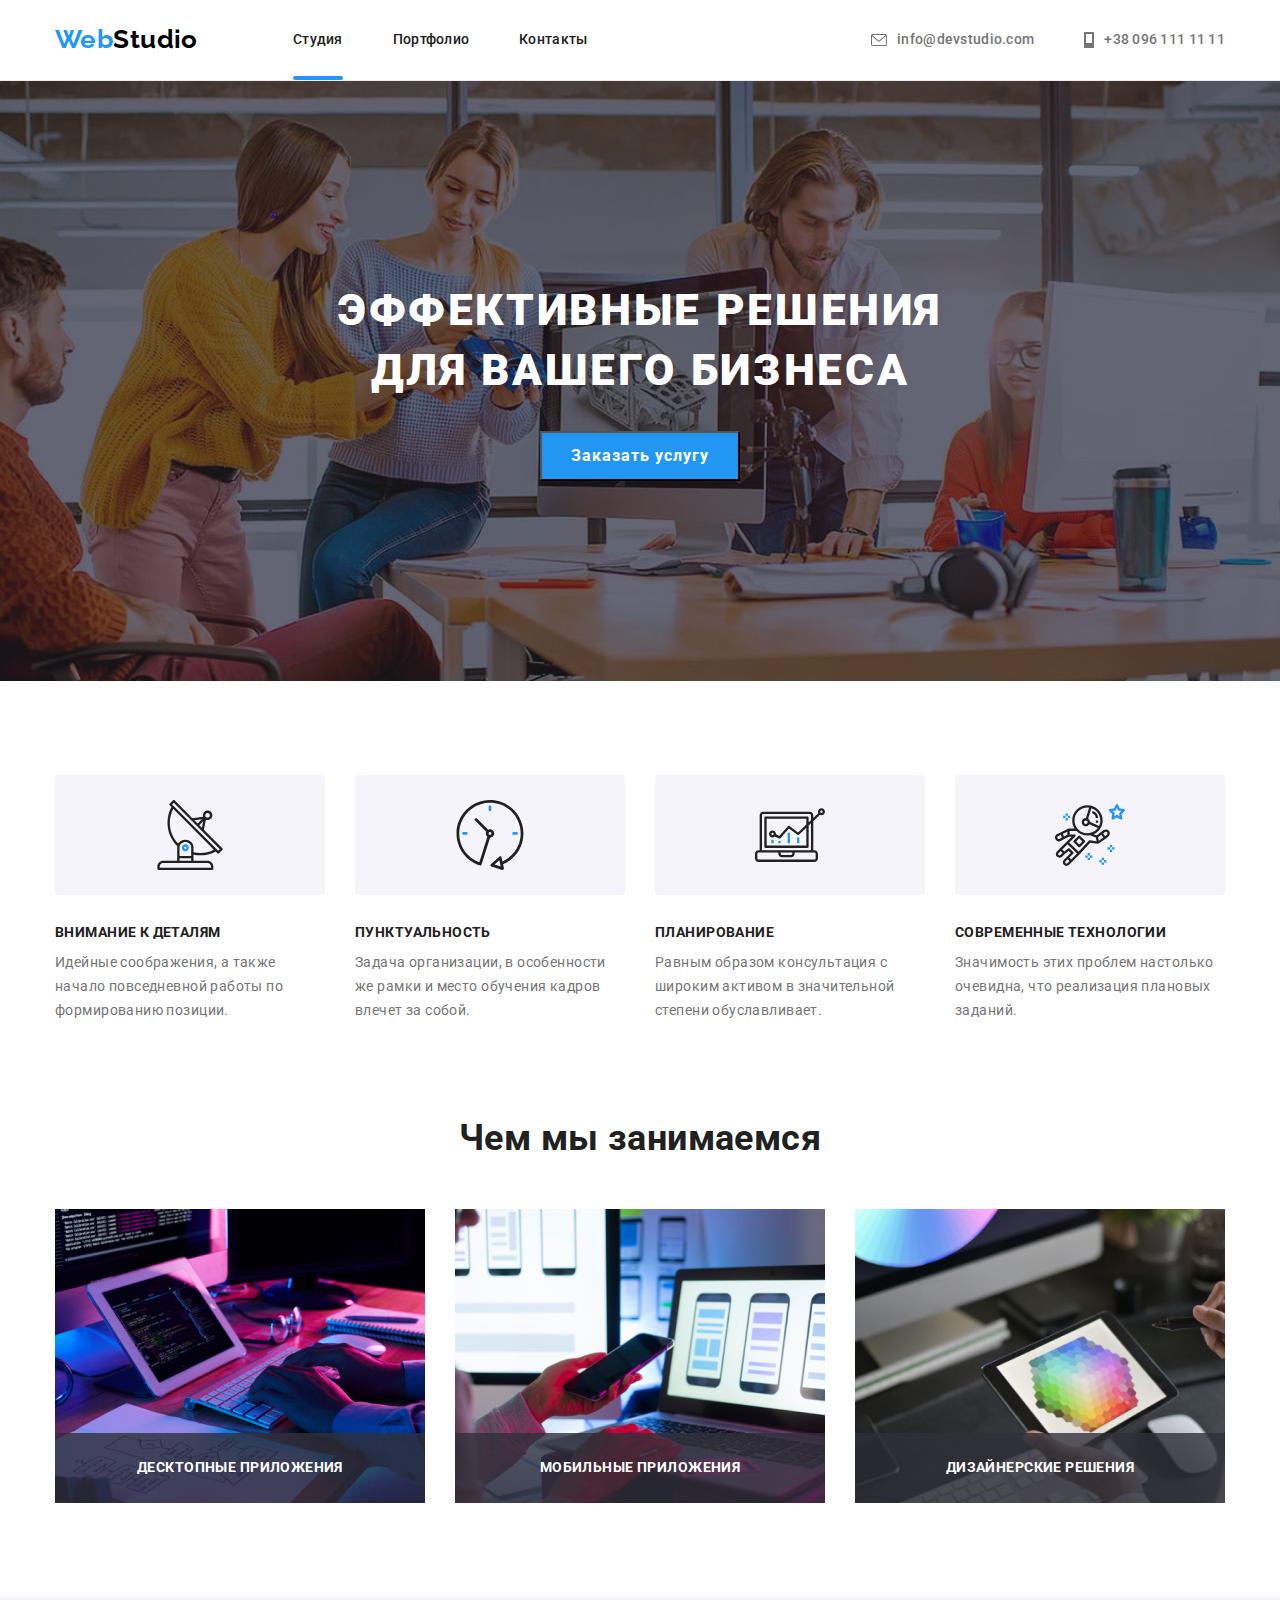
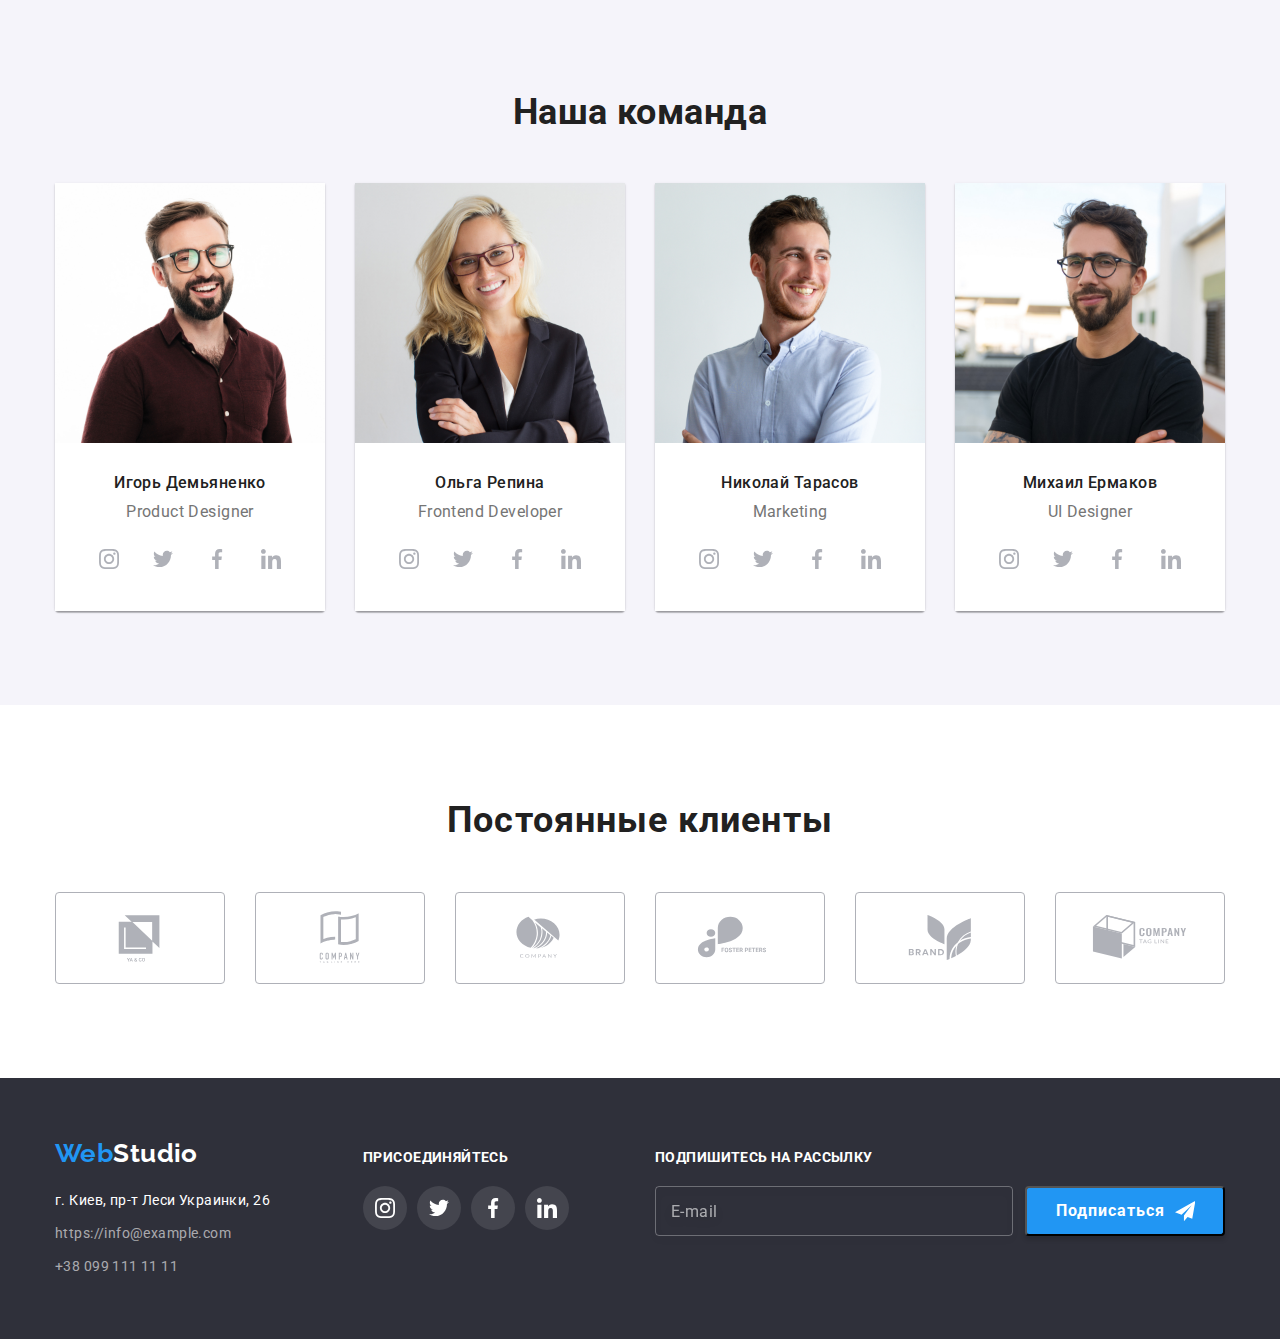
==== index.html @ 634889e8 "start" ====
<!DOCTYPE html>
<html lang="ru">

<head>
    <meta charset="UTF-8">
    <meta http-equiv="X-UA-Compatible" content="IE=edge">
    <meta name="viewport" content="width=device-width, initial-scale=1.0">
    <title>Document</title>
    <link rel="preconnect" href="https://fonts.googleapis.com">
    <link rel="preconnect" href="https://fonts.gstatic.com" crossorigin>
    <link
        href="https://fonts.googleapis.com/css2?family=Raleway:wght@700&family=Roboto:wght@400;500;700;900&display=swap"
        rel="stylesheet">
    <link rel="stylesheet"
        href="https://cdnjs.cloudflare.com/ajax/libs/modern-normalize/1.1.0/modern-normalize.min.css">
    <link rel="stylesheet" href="./css/styles.css">
</head>

<body>
    <!-- Шапка сайта  -->
    <header class="header">
        <div class="container header-container">
            <nav class="header-navigation">
                <a class="link logo logo-web" href="./index.html">Web<span class=" logo logo-studio">Studio</span></a>
                <ul class="list header-list">
                    <li class="header-item"><a class="link header-link active" href="./index.html">Студия</a></li>
                    <li class="header-item"><a class="link header-link" href="./portfolio.html">Портфолио</a></li>
                    <li class="header-item"><a class="link header-link" href="">Контакты</a></li>
                </ul>
            </nav>
            <div class="header-connect">
                <ul class="list header-list">
                    <li class="header-item"><a class="link header-mail" href="mailto:http://info@devstudio.com">
                            <svg class="header-mail-icon" width="16" height="12">
                                <use href="./images/icons.svg#icon-mail"></use>
                            </svg>
                            info@devstudio.com</a></li>
                    <li class="header-item"><a class="link header-tel" href="tel:+380961111111">
                            <svg class="header-tel-icon" width="10" height="16">
                                <use href="./images/icons.svg#icon-tel"></use>
                            </svg>
                            +38 096 111 11 11</a></li>
                </ul>
            </div>
        </div>
    </header>

    <main>
        <!-- Секция с кнопкой -->
        <section class="main overlay">
            <div class="container">
                <h1 class="main-title">Эффективные решения для вашего бизнеса</h1>
                <button class="main-btn button" type="button" data-modal-open>Заказать услугу</button>
            </div>
        </section>


        <!-- Секция с нашими осебенностями -->
        <section class="section">
            <div class="container">
                <h2 class="visually-hidden">Особенности</h2>
                <ul class="list section-list">
                    <li class="section-item">
                        <a href="" class="section-item-link">
                            <svg class="section-item-icon" width="70" height="70">
                                <use href="./images/icons.svg#icon-antenna"></use>
                            </svg>
                        </a>
                        <h3 class="section-title">Внимание к деталям</h3>
                        <p class="section-text">Идейные соображения, а также начало повседневной работы по формированию
                            позиции.</p>
                    </li>
                    <li class="section-item">
                        <a href="" class="section-item-link">
                            <svg class="section-item-icon" width="70" height="70">
                                <use href="./images/icons.svg#icon-clock"></use>
                            </svg>
                        </a>
                        <h3 class="section-title">Пунктуальность</h3>
                        <p class="section-text">Задача организации, в особенности же рамки и место обучения кадров
                            влечет за
                            собой.</p>
                    </li>
                    <li class="section-item">
                        <a href="" class="section-item-link">
                            <svg class="section-item-icon" width="70" height="70">
                                <use href="./images/icons.svg#icon-diagram"></use>
                            </svg>
                        </a>
                        <h3 class="section-title">Планирование</h3>
                        <p class="section-text">Равным образом консультация с широким активом в значительной степени
                            обуславливает.</p>
                    </li>
                    <li class="section-item">
                        <a href="" class="section-item-link">
                            <svg class="section-item-icon" width="70" height="70">
                                <use href="./images/icons.svg#icon-astronaut"></use>
                            </svg>
                        </a>
                        <h3 class="section-title">Современные технологии</h3>
                        <p class="section-text">Значимость этих проблем настолько очевидна, что реализация плановых
                            заданий.
                        </p>
                    </li>
                </ul>
            </div>
        </section>

        <!-- Секция чем мы занимаемся -->
        <section class="about section">
            <div class="container">
                <h3 class="about-title">Чем мы занимаемся</h3>
                <ul class="list about-list">
                    <li class="about-item">
                        <img src="./images/box.jpg" alt="Человек печатает на клавиатуре" width="370">
                        <p class="about-item-text">Десктопные приложения</p>
                    </li>

                    <li class="about-item">
                        <img src="./images/box2.jpg" alt="Человек с телефоном возле ноутбука" width="370">
                        <p class="about-item-text">Мобильные приложения</p>
                    </li>

                    <li class="about-item">
                        <img src="./images/box3.jpg" alt="Человек с планшетом в руках" width="370">
                        <p class="about-item-text">Дизайнерские решения</p>
                    </li>
                </ul>
            </div>
        </section>

        <!-- Секция наша команда -->
        <section class="section about-command">
            <div class="container">
                <h3 class="about-command-title">Наша команда</h3>
                <ul class="list about-command-list">
                    <li class="list about-command-item">
                        <img src="./images/team-card-1.jpg" alt="Игорь Демьяненко" width="270">
                        <div class="about-command-bottom">
                            <h4 class="about-command-name">Игорь Демьяненко</h4>
                            <p class="about-command-text" lang="en">Product Designer</p>
                            <ul class="command-social-list list">
                                <li class="command-social-item">
                                    <a href="" class="command-social-link">
                                        <svg class="command-social-icon" width="20" height=" 20">
                                            <use href="./images/icons.svg#icon-instagram"></use>
                                        </svg>
                                    </a>
                                </li>
                                <li class="command-social-item">
                                    <a href="" class="command-social-link">
                                        <svg class="command-social-icon" width="20" height=" 20">
                                            <use href="./images/icons.svg#icon-twitter"></use>
                                        </svg>
                                    </a>
                                </li>
                                <li class="command-social-item">
                                    <a href="" class="command-social-link">
                                        <svg class="command-social-icon" width="20" height=" 20">
                                            <use href="./images/icons.svg#icon-facebook"></use>
                                        </svg>
                                    </a>
                                </li>
                                <li class="command-social-item">
                                    <a href="" class="command-social-link">
                                        <svg class="command-social-icon" width="20" height=" 20">
                                            <use href="./images/icons.svg#icon-linkedin"></use>
                                        </svg>
                                    </a>
                                </li>
                            </ul>
                        </div>
                    </li>

                    <li class="list about-command-item">
                        <img src="./images/team-card-2.jpg" alt="Ольга Репина" width="270">
                        <div class="about-command-bottom">
                            <h4 class="about-command-name">Ольга Репина</h4>
                            <p class="about-command-text" lang="en">Frontend Developer</p>
                            <ul class="command-social-list list">
                                <li class="command-social-item">
                                    <a href="" class="command-social-link">
                                        <svg class="command-social-icon" width="20" height="20">
                                            <use href="./images/icons.svg#icon-instagram"></use>
                                        </svg>
                                    </a>
                                </li>
                                <li class="command-social-item">
                                    <a href="" class="command-social-link">
                                        <svg class="command-social-icon" width="20" height="20">
                                            <use href="./images/icons.svg#icon-twitter"></use>
                                        </svg>
                                    </a>
                                </li>
                                <li class="command-social-item">
                                    <a href="" class="command-social-link">
                                        <svg class="command-social-icon" width="20" height="20">
                                            <use href="./images/icons.svg#icon-facebook"></use>
                                        </svg>
                                    </a>
                                </li>
                                <li class="command-social-item">
                                    <a href="" class="command-social-link">
                                        <svg class="command-social-icon" width="20" height="20">
                                            <use href="./images/icons.svg#icon-linkedin"></use>
                                        </svg>
                                    </a>
                                </li>
                            </ul>
                        </div>
                    </li>

                    <li class="list about-command-item">
                        <img src="./images/team-card-3.jpg" alt="Николай Тарасов" width="270">
                        <div class="about-command-bottom">
                            <h4 class="about-command-name">Николай Тарасов</h4>
                            <p class="about-command-text" lang="en">Marketing</p>
                            <ul class="command-social-list list">
                                <li class="command-social-item">
                                    <a href="" class="command-social-link">
                                        <svg class="command-social-icon" width="20" height=" 20">
                                            <use href="./images/icons.svg#icon-instagram"></use>
                                        </svg>
                                    </a>
                                </li>
                                <li class="command-social-item">
                                    <a href="" class="command-social-link">
                                        <svg class="command-social-icon" width="20" height=" 20">
                                            <use href="./images/icons.svg#icon-twitter"></use>
                                        </svg>
                                    </a>
                                </li>
                                <li class="command-social-item">
                                    <a href="" class="command-social-link">
                                        <svg class="command-social-icon" width="20" height=" 20">
                                            <use href="./images/icons.svg#icon-facebook"></use>
                                        </svg>
                                    </a>
                                </li>
                                <li class="command-social-item">
                                    <a href="" class="command-social-link">
                                        <svg class="command-social-icon" width="20" height=" 20">
                                            <use href="./images/icons.svg#icon-linkedin"></use>
                                        </svg>
                                    </a>
                                </li>
                            </ul>
                        </div>
                    </li>

                    <li class="list about-command-item">
                        <img src="./images/team-card-4.jpg" alt="Михаил Ермаков" width="270">
                        <div class="about-command-bottom">
                            <h4 class="about-command-name">Михаил Ермаков</h4>
                            <p class="about-command-text" lang="en">UI Designer</p>
                            <ul class="command-social-list list">
                                <li class="command-social-item">
                                    <a href="" class="command-social-link">
                                        <svg class="command-social-icon" width="20" height=" 20">
                                            <use href="./images/icons.svg#icon-instagram"></use>
                                        </svg>
                                    </a>
                                </li>
                                <li class="command-social-item">
                                    <a href="" class="command-social-link">
                                        <svg class="command-social-icon" width="20" height=" 20">
                                            <use href="./images/icons.svg#icon-twitter"></use>
                                        </svg>
                                    </a>
                                </li>
                                <li class="command-social-item">
                                    <a href="" class="command-social-link">
                                        <svg class="command-social-icon" width="20" height=" 20">
                                            <use href="./images/icons.svg#icon-facebook"></use>
                                        </svg>
                                    </a>
                                </li>
                                <li class="command-social-item">
                                    <a href="" class="command-social-link">
                                        <svg class="command-social-icon" width="20" height=" 20">
                                            <use href="./images/icons.svg#icon-linkedin"></use>
                                        </svg>
                                    </a>
                                </li>
                            </ul>
                        </div>
                    </li>
                </ul>
            </div>
        </section>

        <!-- Постоянные клиенты -->
        <section class="regular-client section">
            <div class="container">
                <h3 class="regular-client-title">Постоянные клиенты</h3>
                <ul class="regular-client-list list">
                    <li class="regular-client-item">
                        <a href="" class="regular-client-link">
                            <svg class="regular-client-icon" width="106" height=" 60">
                                <use href="./images/icons.svg#icon-client-1"></use>
                            </svg>
                        </a>
                    </li>
                    <li class="regular-client-item">
                        <a href="" class="regular-client-link">
                            <svg class="regular-client-icon" width="106" height=" 60">
                                <use href="./images/icons.svg#icon-client-2"></use>
                            </svg>
                        </a>
                    </li>
                    <li class="regular-client-item">
                        <a href="" class="regular-client-link">
                            <svg class="regular-client-icon" width="106" height=" 60">
                                <use href="./images/icons.svg#icon-client-3"></use>
                            </svg>
                        </a>
                    </li>
                    <li class="regular-client-item">
                        <a href="" class="regular-client-link">
                            <svg class="regular-client-icon" width="106" height=" 60">
                                <use href="./images/icons.svg#icon-client-4"></use>
                            </svg>
                        </a>
                    </li>
                    <li class="regular-client-item">
                        <a href="" class="regular-client-link">
                            <svg class="regular-client-icon" width="106" height=" 60">
                                <use href="./images/icons.svg#icon-client-5"></use>
                            </svg>
                        </a>
                    </li>
                    <li class="regular-client-item">
                        <a href="" class="regular-client-link">
                            <svg class="regular-client-icon" width="106" height=" 60">
                                <use href="./images/icons.svg#icon-client-6"></use>
                            </svg>
                        </a>
                    </li>
                </ul>    
            </div>
        </section>

    </main>

    <!-- Футер -->
    <footer class="footer">
        <div class="container footer-box">
            <div>
                <a class="link logo logo-footer" href="./index.html">Web<span
                        class=" logo logo-studio-footer">Studio</span></a>
                <address class="footer-address">
                    <ul class="footer-list list">
                        <li class="footer-item">
                            <a class="footer-map link" href="#">г. Киев, пр-т Леси Украинки, 26</a>
                        </li>
                        <li class="footer-item">
                            <a class="footer-mail link"
                                href="mailto:https://info@example.com">https://info@example.com</a>
                        </li>
                        <li class="footer-item">
                            <a class="footer-tel link" href="tel:+380991111111">+38 099 111 11 11</a>
                        </li>
                    </ul>
                </address>
            </div>
            <div class="footer-social">
                <p class="footer-social-title">присоединяйтесь</p>
                <ul class="footer-social-list list">
                    <li class="footer-social-item">
                        <a href="" class="footer-social-link">
                            <svg class="footer-social-icon" width="20" height="20">
                                <use href="./images/icons.svg#icon-instagram"></use>
                            </svg>
                        </a>
                    </li>
                    <li class="footer-social-item">
                        <a href="" class="footer-social-link">
                            <svg class="footer-social-icon" width="20" height=" 20">
                                <use href="./images/icons.svg#icon-twitter"></use>
                            </svg>
                        </a>
                    </li>
                    <li class="footer-social-item">
                        <a href="" class="footer-social-link">
                            <svg class="footer-social-icon" width="20" height=" 20">
                                <use href="./images/icons.svg#icon-facebook"></use>
                            </svg>
                        </a>
                    </li>
                    <li class="footer-social-item">
                        <a href="" class="footer-social-link">
                            <svg class="footer-social-icon" width="20" height=" 20">
                                <use href="./images/icons.svg#icon-linkedin"></use>
                            </svg>
                        </a>
                    </li>
                </ul>
            </div>
            <div class="mailing">
                <p class="mailing-text">Подпишитесь на рассылку</p>
                <form action="#" class="mailing-form">
                    <label for="email-mailing">
                    <input 
                        type="email" 
                        name="email-mailing" 
                        id="email-mailing" 
                        class="footer-email-mailing" 
                        placeholder="E-mail"
                        required
                    >
                    </label>
                    <button class="button mailing-btn" type="submit">
                        <span class="mailing-btn-text">
                        Подписаться
                        </span>
                        <svg class="mailing-icon" width="24" height="24">
                            <use href=" ./images/icons.svg#icon-send"></use>
                        </svg>
                    </button>
                </form>
            </div>
        </div>
    </footer>

    <!-- Модальное окно -->

    <div class="backdrop is-hidden" data-modal>
        <div class="modal">
            <button type="button" class="modal-btn" data-modal-close>
                <svg class="modal-icon" width="18" height="18">
                    <use href="./images/icons.svg#icon-close"></use>
                </svg>
            </button>
            <p class="modal-text">Оставьте свои данные, мы вам перезвоним</p>
            <form action="#" class="modal-form">
                <div class="modal-field">
                    <label for="user-name" class="label-modal-text">Имя</label>
                    <div class="input-wrap">
                        <input 
                            type="text" 
                            name="user-name" 
                            id="user-name"
                            class="modal-form-input" 
                            required
                            minlength="2"
                        >
                        <svg class="modal-field-icon" width="18" height="18">
                            <use href="./images//icons.svg#icon-person-modal"></use>
                        </svg>  
                    </div>
                </div>
                <div class="modal-field">
                    <label for="user-tel" class="label-modal-text">Телефон</label>
                    <div class="input-wrap">
                        <input 
                            type="tel" 
                            name="user-tel" 
                            id="user-tel"
                            class="modal-form-input" 
                            required
                        >
                        <svg class="modal-field-icon" width="18" height="18">
                            <use href="./images//icons.svg#icon-phone-modal"></use>
                        </svg>
                    </div>
                </div>
                <div class="modal-field">
                    <label for="user-email" class="label-modal-text">Почта</label>
                    <div class="input-wrap">
                        <input 
                            type="email" 
                            name="user-email"
                            id="user-email" 
                            class="modal-form-input" 
                            required
                        >
                        <svg class="modal-field-icon" width="18" height="18">
                            <use href="./images//icons.svg#icon-email-modal"></use>
                        </svg>
                    </div>
                </div>
                <div class="modal-field">
                    <label for="user-comment" class="label-modal-text">Комментарий</label>
                    <textarea 
                        name="user-comment" 
                        id="user-comment" 
                        class="modal-form-text"
                        placeholder="Введите текст"
                    ></textarea>
                </div>

                <div class="modal-field-checkbox">
                    <input 
                        type="checkbox" 
                        name="policy" 
                        id="policy" 
                        class="modal-check visually-hidden"
                        required
                    >
                    <label 
                        for="policy"
                        class="check-text"><span class="check-item">
                            <svg class="check-icon" width="11" height="8">
                                <use href="./images/icons.svg#icon-check"></use>
                            </svg>
                        </span>
                        Соглашаюсь с рассылкой и принимаю&nbsp; <a href="" class="policy-link">Условия договора</a>
                    </label>
                </div>
                    <button class="button form-btn" type="submit">Отправить</button>
                
            </form>
        </div>
    </div>

    <script src="./js/modal.js"></script>
</body>

</html>
---- css/styles.css ----
:root {
  --primary-title-color: #212121;
  --text-color: #757575;
  --link-text-color: #757575;
  --accent-color: #2196f3;
  --btn-color: #f5f4fa;
  --primary-btn-color: #2196f3;
  --second-btn-color: #188ce8;
  --text-btn-color: #212121;
  --second-text-btn-color: #ffffff;
  --primary-color: #ffffff;
  --footer-color: #2f303a;
}

p,
h1,
h2,
h3,
h4,
h5,
h6 {
  margin: 0;
}

ul {
  margin: 0;
  padding: 0;
}

button {
  cursor: pointer;
  min-width: 30px;
}

img {
  display: block;
  max-width: 100%;
  height: auto;
}

body {
  background-color: var(--primary-color);
  font-family: "Roboto", sans-serif;
  font-size: 14px;
  line-height: 1.2;
  letter-spacing: 0.03em;
}

.container {
  width: 1200px;
  padding-left: 15px;
  padding-right: 15px;
  margin: 0 auto;
}

.section {
  padding-top: 94px;
  padding-bottom: 94px;
}

.list {
  list-style: none;
}

.link {
  text-decoration: none;
}

.visually-hidden {
  position: absolute;
  width: 1px;
  height: 1px;
  margin: -1px;
  border: 0;
  padding: 0;

  white-space: nowrap;
  clip-path: inset(100%);
  clip: rect(0 0 0 0);
  overflow: hidden;
}

.logo {
  font-family: Raleway;
  font-weight: 700;
  font-size: 26px;
  line-height: 1.19;
}

/*---------------HEADER---------------*/

.logo-web {
  color: var(--accent-color);
  display: flex;
  padding-top: 24px;
  padding-bottom: 25px;
  margin-right: 93px;
  width: 145px;
}

.logo-footer {
  color: var(--accent-color);
  display: flex;
  margin-bottom: 20px;
  margin-right: 93px;
  width: 145px;
}

.logo-studio {
  color: #000000;
}

.logo-studio-footer {
  color: var(--primary-color);
}

.header-link {
  position: relative;
  display: block;
  font-weight: 500;
  font-size: 14px;
  line-height: 1.14;
  letter-spacing: 0.02em;
  color: var(--primary-title-color);
  padding-top: 32px;
  padding-bottom: 32px;
  transition: color 250ms cubic-bezier(0.4, 0, 0.2, 1);
}

.header-link:hover,
.header-link:focus {
  color: var(--accent-color);
}

.header-link.active::after {
  content: "";
  width: 100%;
  height: 4px;
  background-color: var(--accent-color);
  position: absolute;
  display: block;
  bottom: 0px;
  border-radius: 2px;
}

.header-mail,
.header-tel {
  font-weight: 500;
  font-size: 14px;
  line-height: 1.14;
  letter-spacing: 0.02em;
  color: var(--link-text-color);
  padding-top: 32px;
  padding-bottom: 32px;
  justify-content: center;
  display: flex;
  align-items: center;
  transition: color 250ms cubic-bezier(0.4, 0, 0.2, 1);
}

.header-mail:hover,
.header-mail:focus,
.header-tel:hover,
.header-tel:focus {
  color: var(--accent-color);
}

.header {
  border-bottom: 1px solid #ececec;
  background: var(--primary-color);
}

.header-container {
  display: flex;
  align-items: center;
}

.header-navigation {
  display: flex;
  align-items: center;
}

.header-connect {
  margin-left: auto;
  justify-content: center;
}

.header-list {
  display: flex;
  justify-content: center;
}

.header-mail-icon,
.header-tel-icon {
  margin-right: 10px;
  fill: currentColor;
}

.header-item:not(:last-child) {
  margin-right: 50px;
}

/*----------------MAIN------------*/
.main {
  background-color: #2f303a;
  text-align: center;
  padding-top: 200px;
  padding-bottom: 200px;
}

.overlay {
  max-width: 1600px;
  height: 600px;
  margin-left: auto;
  margin-right: auto;
  background-image: linear-gradient(
      to right,
      rgba(47, 48, 58, 0.4),
      rgba(47, 48, 58, 0.4)
    ),
    url(../images/main-img.jpg);
  background-repeat: no-repeat;
  background-size: cover;
  background-position: center;
}

.main-title {
  width: 696px;
  margin-left: auto;
  margin-right: auto;
  margin-bottom: 30px;
  font-weight: 900;
  font-size: 44px;
  line-height: 1.36;
  letter-spacing: 0.06em;
  color: #ffffff;
  text-transform: uppercase;
}

.main-btn {
  color: var(--second-text-btn-color);
  background-color: var(--primary-btn-color);
  font-weight: 700;
  font-size: 16px;
  line-height: 1.88;
  letter-spacing: 0.06em;
  cursor: pointer;
  width: 200px;
  height: 50px;
  transition: background-color 250ms cubic-bezier(0.4, 0, 0.2, 1);
}

.main-btn:hover,
.main-btn:focus {
  background-color: var(--second-btn-color);
}

/*--------------SECTION----------*/
.section-list {
  display: flex;
}

.section-item:not(:last-child) {
  margin-right: 30px;
}

.about {
  padding-top: 0;
}

.about-list {
  display: flex;
}

.about-item:not(:last-child) {
  margin-right: 30px;
}

.about-item {
  position: relative;
  width: 370px;
  flex-basis: calc((100% - 60px) / 3);
}

.about-item-text {
  position: absolute;
  bottom: 0;
  left: 0;
  font-weight: 700;
  font-size: 14px;
  line-height: 1.14;
  text-align: center;
  letter-spacing: 0.03em;
  text-transform: uppercase;
  color: var(--second-text-btn-color);
  display: flex;
  align-items: center;
  justify-content: center;
  min-height: 70px;
  width: 370px;
  background: rgba(47, 48, 58, 0.8);
}

.about-command-list {
  display: flex;
}

.about-command-item:not(:last-child) {
  margin-right: 30px;
}

.about-command {
  background: #f5f4fa;
}

.about-command-bottom {
  background: var(--primary-color);
}

.section-item-link {
  width: 270px;
  height: 120px;
  margin-bottom: 30px;
  display: flex;
  align-items: center;
  justify-content: center;
  background: #f5f4fa;
  border-radius: 4px;
}

.section-title {
  font-weight: 700;
  font-size: 14px;
  line-height: 1.14;
  color: var(--primary-title-color);
  text-transform: uppercase;
  margin-bottom: 10px;
}

.section-item {
  flex-basis: calc((100% - 90px) / 4);
}

.section-text {
  font-size: 14px;
  line-height: 1.71;
  color: var(--text-color);
}

.about-title,
.about-command-title {
  font-weight: 700;
  font-size: 36px;
  line-height: 1.17;
  text-align: center;
  color: var(--primary-title-color);
  margin-bottom: 50px;
}

.about-command-item {
  flex-basis: calc((100% - 90px) / 4);
  box-shadow: 0px 1px 3px rgba(0, 0, 0, 0.12), 0px 1px 1px rgba(0, 0, 0, 0.14),
    0px 2px 1px rgba(0, 0, 0, 0.2);
  border-radius: 0px 0px 4px 4px;
}

.about-command-bottom {
  padding-top: 30px;
  padding-bottom: 30px;
  text-align: center;
}

.about-command-name {
  font-weight: 500;
  font-size: 16px;
  line-height: 1.19;
  color: var(--primary-title-color);
  margin-bottom: 10px;
}

.about-command-text {
  font-size: 16px;
  line-height: 1.19;
  color: var(--text-color);
  margin-bottom: 16px;
}

.command-social-list {
  display: flex;
  justify-content: center;
}

.command-social-item {
  width: 44px;
  height: 44px;
  cursor: pointer;
}

.command-social-link:focus,
.command-social-link:hover {
  background-color: var(--primary-btn-color);
}

.command-social-link:hover .command-social-icon,
.command-social-link:focus .command-social-icon {
  fill: var(--second-text-btn-color);
  background-color: var(--primary-btn-color);
}

.command-social-item + .command-social-item {
  margin-left: 10px;
}

.command-social-icon {
  fill: rgba(175, 177, 184, 1);
  transition: fill 250ms cubic-bezier(0.4, 0, 0.2, 1),
    background-color 250ms cubic-bezier(0.4, 0, 0.2, 1);
}

.command-social-link {
  width: 100%;
  height: 100%;
  display: flex;
  align-items: center;
  justify-content: center;
  background-color: var(--primary-color);
  border-radius: 50%;
  transition: background-color 250ms cubic-bezier(0.4, 0, 0.2, 1);
}

.regular-client {
  color: #e5e5e5;
}

.regular-client-title {
  font-weight: 700;
  font-size: 36px;
  line-height: 1, 17;
  text-align: center;
  letter-spacing: 0.03em;
  margin-bottom: 50px;
  color: var(--primary-title-color);
}

.regular-client-link {
  width: 100%;
  height: 100%;
  display: flex;
  align-items: center;
  justify-content: center;
}

.regular-client-list {
  display: flex;
  justify-content: center;
}

.regular-client-item {
  width: 170px;
  height: 92px;
  display: block;
  cursor: pointer;

  border: 1px solid #afb1b8;
  box-sizing: border-box;
  border-radius: 4px;
  transition: border-color 250ms cubic-bezier(0.4, 0, 0.2, 1);
}

.regular-client-item + .regular-client-item {
  margin-left: 30px;
}

.regular-client-icon {
  fill: rgba(175, 177, 184, 1);
  transition: fill 250ms cubic-bezier(0.4, 0, 0.2, 1);
}

.regular-client-item:hover,
.regular-client-item:focus {
  border-color: var(--accent-color);
}

.regular-client-link:hover .regular-client-icon,
.regular-client-link:focus .regular-client-icon {
  fill: var(--accent-color);
}
.command-social-item + .command-social-item {
  margin-left: 10px;
}

/*---------------FOOTER----------*/
.footer {
  background-color: var(--footer-color);
  padding-top: 60px;
  padding-bottom: 60px;
  display: flex;
  justify-content: center;
}

.footer-box {
  display: flex;
  align-items: baseline;
}

.footer-item:not(:last-child) {
  margin-bottom: 9px;
}

.footer-map {
  font-style: normal;
  font-size: 14px;
  line-height: 1.71;
  color: var(--primary-color);
  width: 231px;
}

.footer-mail,
.footer-tel {
  font-style: normal;
  font-size: 14px;
  line-height: 1.71;
  color: rgba(255, 255, 255, 0.6);
  width: 231px;
  transition: color 250ms cubic-bezier(0.4, 0, 0.2, 1);
}

.footer-mail:hover,
.footer-mail:focus,
.footer-tel:hover,
.footer-tel:focus {
  color: var(--accent-color);
}

.footer-social-list {
  display: flex;
  justify-content: center;
  align-items: center;
}

.footer-social {
  display: block;
  align-items: center;
  margin-left: 70px;
}

.footer-social-title {
  font-weight: 700;
  font-size: 14px;
  line-height: 1.14;
  letter-spacing: 0.03em;
  text-transform: uppercase;
  color: #ffffff;
  margin-bottom: 20px;
}

.footer-social-item {
  width: 44px;
  height: 44px;
  cursor: pointer;
  display: flex;
  align-items: center;
  justify-content: center;
}

.footer-social-item + .footer-social-item {
  margin-left: 10px;
}

.footer-social-icon {
  fill: var(--second-text-btn-color);
}

.footer-social-link:hover,
.footer-social-link:focus {
  background-color: var(--accent-color);
}

.footer-social-link {
  width: 100%;
  height: 100%;
  display: flex;
  align-items: center;
  justify-content: center;
  background-color: rgba(255, 255, 255, 0.1);
  border-radius: 50%;
  transition: background-color 250ms cubic-bezier(0.4, 0, 0.2, 1);
}

.mailing {
  margin-left: auto;
  height: 86px;
  width: 570px;
}

.mailing-form {
  display: flex;
  justify-content: center;
  align-items: center;
  padding: 0;
}

.mailing-text {
  font-weight: 700;
  font-size: 14px;
  line-height: 1.14;
  letter-spacing: 0.03em;
  text-transform: uppercase;
  color: var(--primary-color);
  margin-bottom: 20px;
}

.footer-email-mailing {
  width: 358px;
  height: 50px;
  border: 1px solid rgba(255, 255, 255, 0.3);
  box-sizing: border-box;
  filter: drop-shadow(0px 4px 4px rgba(0, 0, 0, 0.15));
  border-radius: 4px;
  background-color: transparent;
  margin-right: 12px;
  padding: 15px 15px;
  outline: none;
  font-weight: normal;
  font-size: 16px;
  line-height: 1.25;
  letter-spacing: 0.03em;
  color: var(--second-text-btn-color);
  transition: border-color 250ms cubic-bezier(0.4, 0, 0.2, 1);
}

.footer-email-mailing::placeholder {
  font-weight: 400;
  font-size: 16px;
  line-height: 1.25;
  letter-spacing: 0.03em;
  color: rgba(255, 255, 255, 0.6);
}

.footer-email-mailing:focus {
  border-color: var(--accent-color);
}

.mailing-btn {
  width: 200px;
  height: 50px;
  background: var(--primary-btn-color);
  box-shadow: 0px 4px 4px rgba(0, 0, 0, 0.15);
  border-radius: 4px;
  padding: 10px 28px 10px 29px;
  display: flex;
  align-items: center;
  text-align: center;
}

.mailing-btn-text {
  font-weight: 700;
  font-size: 16px;
  line-height: 1.87;
  align-items: center;
  text-align: center;
  letter-spacing: 0.06em;
  color: var(--primary-color);
}

.mailing-icon {
  fill: var(--primary-color);
  margin-left: 10px;
}

/*--------------PORTFOLIO----------*/
.filters-list {
  display: flex;
  justify-content: center;
  margin-bottom: 50px;
}

.filters-item:not(:last-child) {
  margin-right: 8px;
}

.filters-btn {
  font-family: inherit;
  font-weight: 500;
  font-size: 16px;
  line-height: 1.62;
  text-align: center;
  color: var(--text-btn-color);
  background-color: var(--btn-color);

  border-radius: 4px;
  padding: 6px 22px;
  border: 2px solid transparent;
  transition: color 250ms cubic-bezier(0.4, 0, 0.2, 1),
    background-color 250ms cubic-bezier(0.4, 0, 0.2, 1),
    box-shadow 250ms cubic-bezier(0.4, 0, 0.2, 1),
    border-radius 250ms cubic-bezier(0.4, 0, 0.2, 1);
}

.filters-btn:focus,
.filters-btn:hover {
  color: var(--second-text-btn-color);
  background-color: var(--primary-btn-color);
  box-shadow: 0px 3px 1px rgba(0, 0, 0, 0.1), 0px 1px 2px rgba(0, 0, 0, 0.08),
    0px 2px 2px rgba(0, 0, 0, 0.12);
  border-radius: 4px;
}

.portfolio-list {
  display: flex;
  flex-wrap: wrap;
  margin-left: -30px;
  margin-bottom: -30px;
}

.portfolio-item {
  flex-basis: calc(100% / 3 - 30px);
  margin-left: 30px;
  margin-bottom: 30px;
  transition: border 250ms cubic-bezier(0.4, 0, 0.2, 1),
    box-sizing 250ms cubic-bezier(0.4, 0, 0.2, 1),
    box-shadow 250ms cubic-bezier(0.4, 0, 0.2, 1);
}

.portfolio-item:hover,
.portfolio-item:focus {
  border: 1px solid #eeeeee;
  box-sizing: border-box;
  box-shadow: 0px 1px 1px rgba(0, 0, 0, 0.12), 0px 4px 4px rgba(0, 0, 0, 0.06),
    1px 4px 6px rgba(0, 0, 0, 0.16);
}

.portfolio-item:hover .portfolio-link-top-text {
  transform: translateY(0);
}

.portfolio-link-bottom {
  padding: 20px 24px;
  border: 1px solid #eeeeee;
}

.portfolio-title {
  font-weight: 700;
  font-size: 18px;
  line-height: 2;
  letter-spacing: 0.06em;
  color: var(--primary-title-color);
  margin-bottom: 4px;
}

.portfolio-text {
  font-size: 16px;
  line-height: 30px;
  letter-spacing: 0.03em;
  color: var(--text-color);
}

.portfolio-link-wrap {
  position: relative;
  overflow: hidden;
}

.portfolio-link-top-text {
  position: absolute;
  height: 100%;
  top: 0;
  left: 0;
  padding: 63px 24px;
  color: rgba(255, 255, 255, 1);
  background: rgba(33, 150, 243, 0.9);

  font-size: 18px;
  line-height: 1.55;
  letter-spacing: 0.03em;
  overflow: auto;
  transform: translateY(100%);
  transition: transform 250ms cubic-bezier(0.4, 0, 0.2, 1);
}

/*-------------MODAL------------*/

.backdrop {
  position: fixed;
  top: 0;
  left: 0;

  width: 100vw;
  height: 100vh;

  background-color: rgba(0, 0, 0, 0.2);

  transition: opacity 1000ms, visibility 1000ms;
}

.backdrop.is-hidden .modal {
  transform: scaleX(1.5) rotate(180deg);
  transition: transform 1000ms;
}

.modal {
  position: absolute;
  top: 50%;
  left: 50%;
  transform: translate(-50%, -50%);

  width: 528px;
  min-height: 581px;
  padding: 40px;

  background: #ffffff;
  box-shadow: 0px 1px 3px rgba(0, 0, 0, 0.12), 0px 1px 1px rgba(0, 0, 0, 0.14),
    0px 2px 1px rgba(0, 0, 0, 0.2);
  border-radius: 4px;

  transition: transform 1000ms;
}

.modal-btn {
  position: absolute;
  display: flex;
  align-items: center;
  justify-content: center;
  width: 30px;
  height: 30px;
  top: 8px;
  right: 8px;
  background: transparent;
  border: 1px solid rgba(0, 0, 0, 0.1);
  border-radius: 50%;
  transition: fill 250ms cubic-bezier(0.4, 0, 0.2, 1);
}

.modal-btn:focus {
  fill: var(--accent-color);
}

.is-hidden {
  visibility: hidden;
  opacity: 0;
  pointer-events: none;
}

.modal-text {
  color: var(--primary-title-color);
  font-weight: 700;
  font-size: 20px;
  line-height: 1.15;
  text-align: center;
  letter-spacing: 0.03em;
  margin-bottom: 12px;
}

.modal-field {
  margin-bottom: 10px;
}

.input-wrap {
  position: relative;
}

.modal-field-icon {
  position: absolute;
  left: 12px;
  top: 50%;
  transform: translateY(-50%);
  transition: fill 250ms cubic-bezier(0.4, 0, 0.2, 1);
}

.modal-form-input {
  width: 100%;
  height: 40px;
  border: 1px solid rgba(33, 33, 33, 0.2);
  box-sizing: border-box;
  border-radius: 4px;
  padding-left: 42px;
  outline: none;
  cursor: pointer;
  transition: border 250ms cubic-bezier(0.4, 0, 0.2, 1);
}

.modal-form-input:focus,
.modal-form-text:focus {
  border: 1px solid #2196f3;
}

.modal-form-input:focus + .modal-field-icon {
  fill: var(--accent-color);
}

.modal-form-text {
  width: 100%;
  height: 120px;
  border: 1px solid rgba(33, 33, 33, 0.2);
  box-sizing: border-box;
  border-radius: 4px;
  padding-left: 16px;
  outline: none;
  display: block;
  resize: none;
  padding: 12px 16px;
  cursor: pointer;
  transition: border 250ms cubic-bezier(0.4, 0, 0.2, 1);
}

.modal-form-text::placeholder {
  font-size: 14px;
  line-height: 1.14;
  letter-spacing: 0.01em;
  color: rgba(117, 117, 117, 0.5);
}

.label-modal-text {
  font-size: 12px;
  line-height: 1.16;
  letter-spacing: 0.01em;
  color: var(--text-color);
  display: block;
  resize: none;
  margin-bottom: 4px;
}

.modal-field-checkbox {
  display: flex;
  align-items: center;
  justify-content: center;
  margin-top: 20px;
}

.check-text {
  display: flex;
  align-items: center;
  font-size: 14px;
  line-height: 1.71;
  letter-spacing: 0.03em;
  color: #757575;
  display: flex;
  margin-bottom: 30px;
}

.check-item {
  width: 16px;
  height: 15px;
  border: 2px solid #212121;
  border-radius: 2px;
  outline: none;
  margin-right: 8px;
  display: flex;
  align-items: center;
  justify-content: center;
  transition: background-color 250ms cubic-bezier(0.4, 0, 0.2, 1);
}

.check-icon {
  fill: var(--second-text-btn-color);
}

.modal-check:checked + .check-text .check-item {
  background-color: var(--primary-btn-color);
  border: none;
}

.policy-link {
  color: var(--accent-color);
}

.form-btn {
  width: 200px;
  height: 50px;
  display: block;
  margin: 0 auto;
  color: var(--second-text-btn-color);
  background: var(--primary-btn-color);
  box-shadow: 0px 4px 4px rgba(0, 0, 0, 0.15);
  border-radius: 4px;
  outline: none;

  font-weight: 700;
  font-size: 16px;
  line-height: 1.88;
  letter-spacing: 0.06em;

  transition: background 250ms cubic-bezier(0.4, 0, 0.2, 1);
}

.form-btn:focus,
.form-btn:hover {
  background: var(--second-btn-color);
}
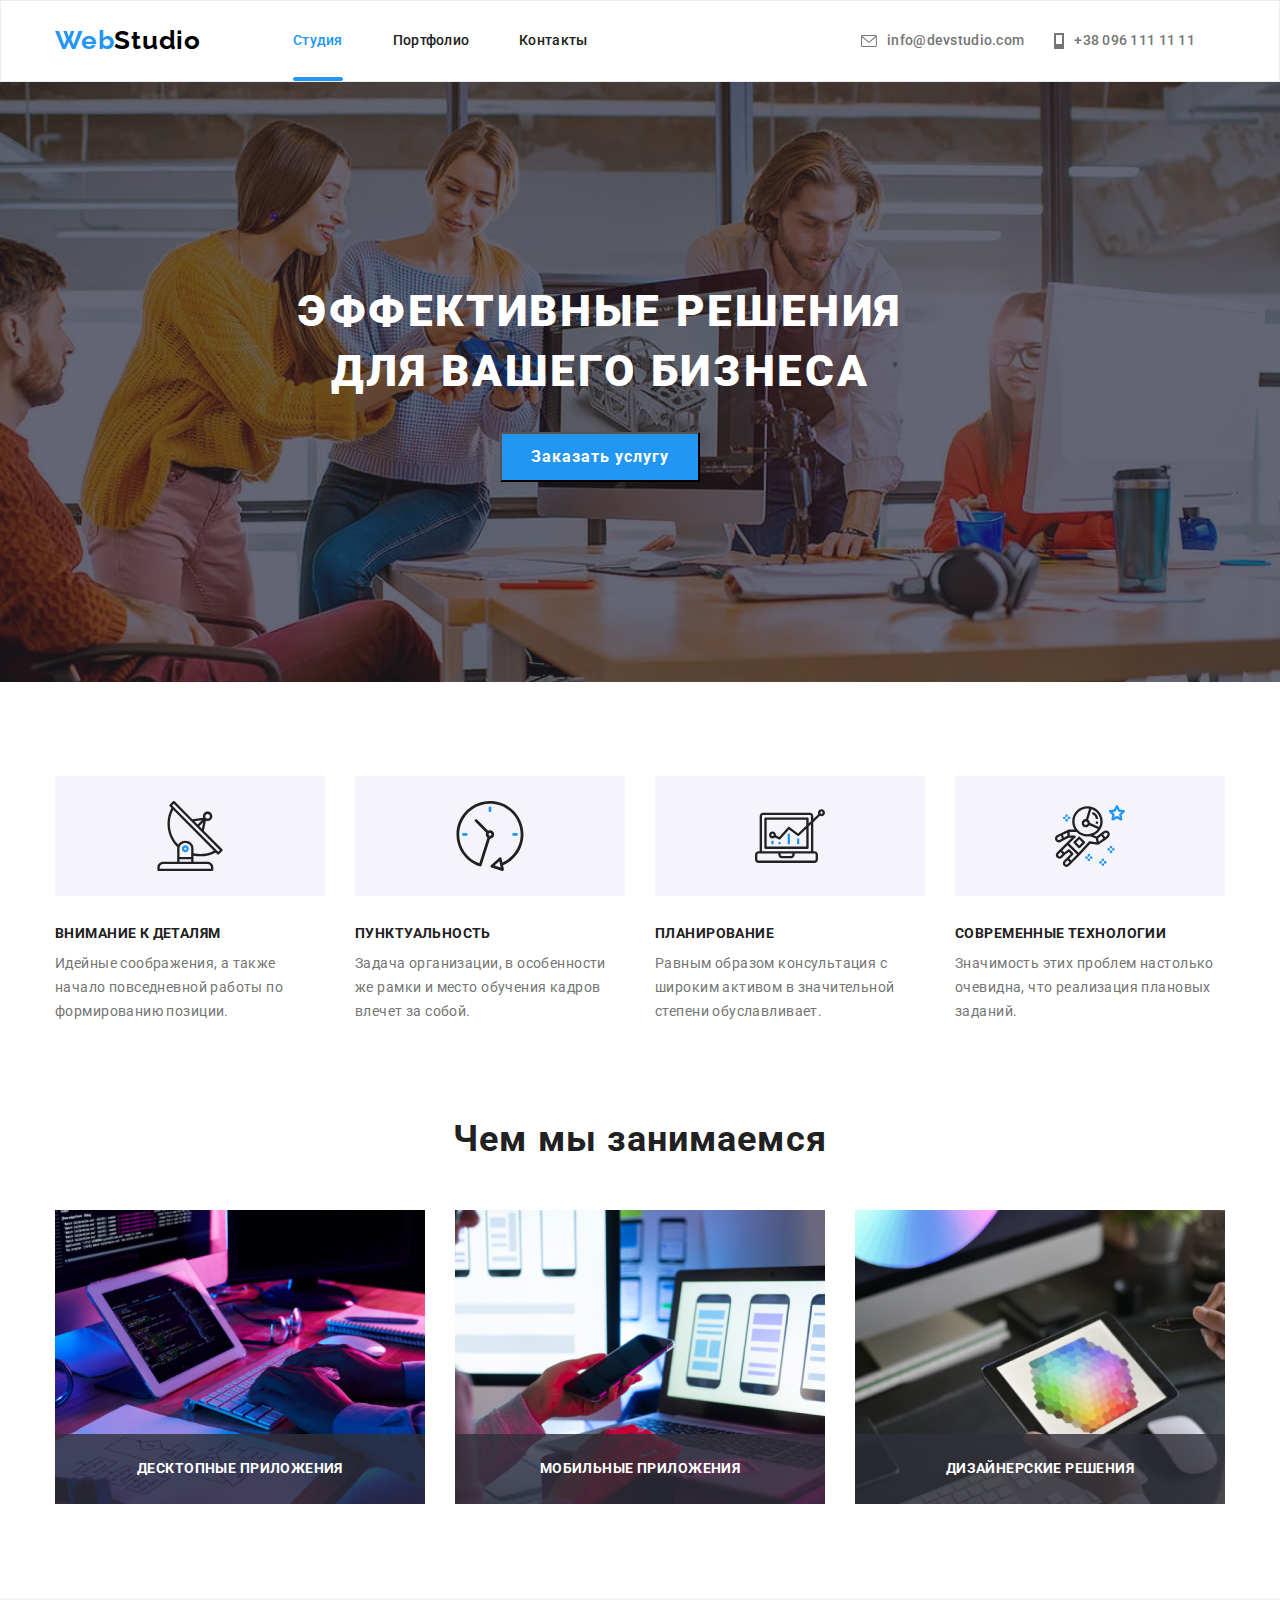
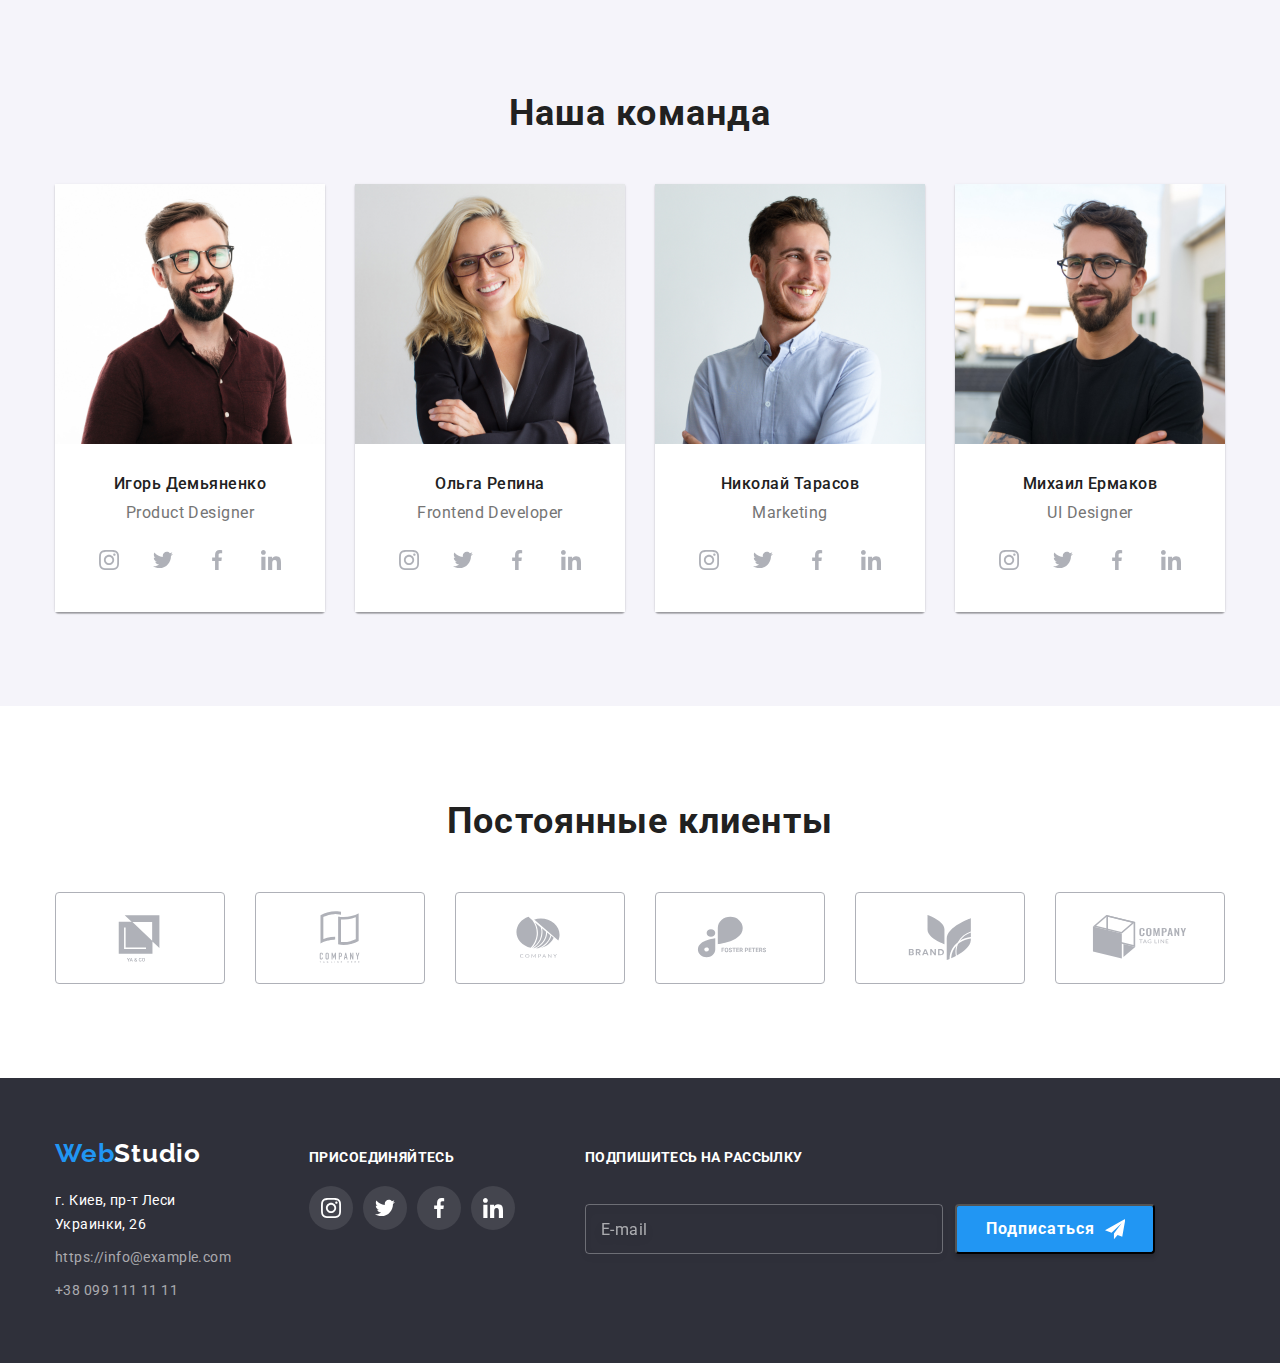
==== commit c652250d: "adds scss" ====
--- a/index.html
+++ b/index.html
@@ -13,44 +13,43 @@
         rel="stylesheet">
     <link rel="stylesheet"
         href="https://cdnjs.cloudflare.com/ajax/libs/modern-normalize/1.1.0/modern-normalize.min.css">
-    <link rel="stylesheet" href="./css/styles.css">
+    <link rel="stylesheet" href="./css/main.min.css">
 </head>
 
 <body>
     <!-- Шапка сайта  -->
     <header class="header">
-        <div class="container header-container">
-            <nav class="header-navigation">
-                <a class="link logo logo-web" href="./index.html">Web<span class=" logo logo-studio">Studio</span></a>
-                <ul class="list header-list">
-                    <li class="header-item"><a class="link header-link active" href="./index.html">Студия</a></li>
-                    <li class="header-item"><a class="link header-link" href="./portfolio.html">Портфолио</a></li>
-                    <li class="header-item"><a class="link header-link" href="">Контакты</a></li>
+        <div class="container header__container">
+            <nav class="menu">
+                <a class="link logo menu__logo" href="./index.html">Web<span class="menu__logo-dark">Studio</span></a>
+                <ul class="list navigation">
+                    <li class="navigation__item"><a class="link navigation__link navigation__link-active"
+                            href="./index.html">Студия</a></li>
+                    <li class="navigation__item"><a class="link navigation__link" href="./portfolio.html">Портфолио</a></li>
+                    <li class="navigation__item"><a class="link navigation__link" href="">Контакты</a></li>
                 </ul>
             </nav>
-            <div class="header-connect">
-                <ul class="list header-list">
-                    <li class="header-item"><a class="link header-mail" href="mailto:http://info@devstudio.com">
-                            <svg class="header-mail-icon" width="16" height="12">
-                                <use href="./images/icons.svg#icon-mail"></use>
-                            </svg>
-                            info@devstudio.com</a></li>
-                    <li class="header-item"><a class="link header-tel" href="tel:+380961111111">
-                            <svg class="header-tel-icon" width="10" height="16">
-                                <use href="./images/icons.svg#icon-tel"></use>
-                            </svg>
-                            +38 096 111 11 11</a></li>
-                </ul>
-            </div>
+            <ul class="list contacts header__contacts">
+                <li class="contacts__item"><a class="link contacts__link" href="mailto:http://info@devstudio.com">
+                        <svg class="contacts__icon" width="16" height="12">
+                            <use href="./images/icons.svg#icon-mail"></use>
+                        </svg>
+                        info@devstudio.com</a></li>
+                <li class="contacts__item"><a class="link contacts__link" href="tel:+380961111111">
+                        <svg class="contacts__icon" width="10" height="16">
+                            <use href="./images/icons.svg#icon-tel"></use>
+                        </svg>
+                        +38 096 111 11 11</a></li>
+            </ul>
         </div>
     </header>
 
     <main>
         <!-- Секция с кнопкой -->
-        <section class="main overlay">
-            <div class="container">
-                <h1 class="main-title">Эффективные решения для вашего бизнеса</h1>
-                <button class="main-btn button" type="button" data-modal-open>Заказать услугу</button>
+        <section class="overlay">
+            <div class="container overlay__container">
+                <h1 class="overlay__title">Эффективные решения для вашего бизнеса</h1>
+                <button class="overlay__btn button" type="button" data-modal-open>Заказать услугу</button>
             </div>
         </section>
 
@@ -59,46 +58,46 @@
         <section class="section">
             <div class="container">
                 <h2 class="visually-hidden">Особенности</h2>
-                <ul class="list section-list">
-                    <li class="section-item">
-                        <a href="" class="section-item-link">
+                <ul class="list features">
+                    <li class="features__item">
+                        <div class="features__box">
                             <svg class="section-item-icon" width="70" height="70">
                                 <use href="./images/icons.svg#icon-antenna"></use>
                             </svg>
-                        </a>
-                        <h3 class="section-title">Внимание к деталям</h3>
-                        <p class="section-text">Идейные соображения, а также начало повседневной работы по формированию
+                        </div>
+                        <h3 class="features__title">Внимание к деталям</h3>
+                        <p class="features__text">Идейные соображения, а также начало повседневной работы по формированию
                             позиции.</p>
                     </li>
-                    <li class="section-item">
-                        <a href="" class="section-item-link">
+                    <li class="features__item">
+                        <div class="features__box">
                             <svg class="section-item-icon" width="70" height="70">
                                 <use href="./images/icons.svg#icon-clock"></use>
                             </svg>
-                        </a>
-                        <h3 class="section-title">Пунктуальность</h3>
-                        <p class="section-text">Задача организации, в особенности же рамки и место обучения кадров
+                        </div>
+                        <h3 class="features__title">Пунктуальность</h3>
+                        <p class="features__text">Задача организации, в особенности же рамки и место обучения кадров
                             влечет за
                             собой.</p>
                     </li>
-                    <li class="section-item">
-                        <a href="" class="section-item-link">
+                    <li class="features__item">
+                        <div class="features__box">
                             <svg class="section-item-icon" width="70" height="70">
                                 <use href="./images/icons.svg#icon-diagram"></use>
                             </svg>
-                        </a>
-                        <h3 class="section-title">Планирование</h3>
-                        <p class="section-text">Равным образом консультация с широким активом в значительной степени
+                        </div>
+                        <h3 class="features__title">Планирование</h3>
+                        <p class="features__text">Равным образом консультация с широким активом в значительной степени
                             обуславливает.</p>
                     </li>
-                    <li class="section-item">
-                        <a href="" class="section-item-link">
+                    <li class="features__item">
+                        <div class="features__box">
                             <svg class="section-item-icon" width="70" height="70">
                                 <use href="./images/icons.svg#icon-astronaut"></use>
                             </svg>
-                        </a>
-                        <h3 class="section-title">Современные технологии</h3>
-                        <p class="section-text">Значимость этих проблем настолько очевидна, что реализация плановых
+                        </div>
+                        <h3 class="features__title">Современные технологии</h3>
+                        <p class="features__text">Значимость этих проблем настолько очевидна, что реализация плановых
                             заданий.
                         </p>
                     </li>
@@ -107,63 +106,63 @@
         </section>
 
         <!-- Секция чем мы занимаемся -->
-        <section class="about section">
+        <section class="section section-padding-not">
             <div class="container">
-                <h3 class="about-title">Чем мы занимаемся</h3>
-                <ul class="list about-list">
-                    <li class="about-item">
+                <h3 class="section__title section__title-mb">Чем мы занимаемся</h3>
+                <ul class="list about">
+                    <li class="about__item">
                         <img src="./images/box.jpg" alt="Человек печатает на клавиатуре" width="370">
-                        <p class="about-item-text">Десктопные приложения</p>
-                    </li>
-
-                    <li class="about-item">
+                        <p class="about__text">Десктопные приложения</p>
+                    </li>
+
+                    <li class="about__item">
                         <img src="./images/box2.jpg" alt="Человек с телефоном возле ноутбука" width="370">
-                        <p class="about-item-text">Мобильные приложения</p>
-                    </li>
-
-                    <li class="about-item">
+                        <p class="about__text">Мобильные приложения</p>
+                    </li>
+
+                    <li class="about__item">
                         <img src="./images/box3.jpg" alt="Человек с планшетом в руках" width="370">
-                        <p class="about-item-text">Дизайнерские решения</p>
+                        <p class="about__text">Дизайнерские решения</p>
                     </li>
                 </ul>
             </div>
         </section>
 
         <!-- Секция наша команда -->
-        <section class="section about-command">
+        <section class="section section-background">
             <div class="container">
-                <h3 class="about-command-title">Наша команда</h3>
-                <ul class="list about-command-list">
-                    <li class="list about-command-item">
+                <h3 class="section__title section__title-mb">Наша команда</h3>
+                <ul class="list team">
+                    <li class="list team__item">
                         <img src="./images/team-card-1.jpg" alt="Игорь Демьяненко" width="270">
-                        <div class="about-command-bottom">
-                            <h4 class="about-command-name">Игорь Демьяненко</h4>
-                            <p class="about-command-text" lang="en">Product Designer</p>
-                            <ul class="command-social-list list">
-                                <li class="command-social-item">
-                                    <a href="" class="command-social-link">
-                                        <svg class="command-social-icon" width="20" height=" 20">
+                        <div class="team__box">
+                            <h4 class="team__title">Игорь Демьяненко</h4>
+                            <p class="team__text" lang="en">Product Designer</p>
+                            <ul class="list social">
+                                <li class="social__item">
+                                    <a href="" class="social__link">
+                                        <svg class="social__icon" width="20" height=" 20">
                                             <use href="./images/icons.svg#icon-instagram"></use>
                                         </svg>
                                     </a>
                                 </li>
-                                <li class="command-social-item">
-                                    <a href="" class="command-social-link">
-                                        <svg class="command-social-icon" width="20" height=" 20">
+                                <li class="social__item">
+                                    <a href="" class="social__link">
+                                        <svg class="social__icon" width="20" height=" 20">
                                             <use href="./images/icons.svg#icon-twitter"></use>
                                         </svg>
                                     </a>
                                 </li>
-                                <li class="command-social-item">
-                                    <a href="" class="command-social-link">
-                                        <svg class="command-social-icon" width="20" height=" 20">
+                                <li class="social__item">
+                                    <a href="" class="social__link">
+                                        <svg class="social__icon" width="20" height=" 20">
                                             <use href="./images/icons.svg#icon-facebook"></use>
                                         </svg>
                                     </a>
                                 </li>
-                                <li class="command-social-item">
-                                    <a href="" class="command-social-link">
-                                        <svg class="command-social-icon" width="20" height=" 20">
+                                <li class="social__item">
+                                    <a href="" class="social__link">
+                                        <svg class="social__icon" width="20" height=" 20">
                                             <use href="./images/icons.svg#icon-linkedin"></use>
                                         </svg>
                                     </a>
@@ -172,36 +171,36 @@
                         </div>
                     </li>
 
-                    <li class="list about-command-item">
+                    <li class="list team__item">
                         <img src="./images/team-card-2.jpg" alt="Ольга Репина" width="270">
-                        <div class="about-command-bottom">
-                            <h4 class="about-command-name">Ольга Репина</h4>
-                            <p class="about-command-text" lang="en">Frontend Developer</p>
-                            <ul class="command-social-list list">
-                                <li class="command-social-item">
-                                    <a href="" class="command-social-link">
-                                        <svg class="command-social-icon" width="20" height="20">
+                        <div class="team__box">
+                            <h4 class="team__title">Ольга Репина</h4>
+                            <p class="team__text" lang="en">Frontend Developer</p>
+                            <ul class="list social">
+                                <li class="social__item">
+                                    <a href="" class="social__link">
+                                        <svg class="social__icon" width="20" height="20">
                                             <use href="./images/icons.svg#icon-instagram"></use>
                                         </svg>
                                     </a>
                                 </li>
-                                <li class="command-social-item">
-                                    <a href="" class="command-social-link">
-                                        <svg class="command-social-icon" width="20" height="20">
+                                <li class="social__item">
+                                    <a href="" class="social__link">
+                                        <svg class="social__icon" width="20" height="20">
                                             <use href="./images/icons.svg#icon-twitter"></use>
                                         </svg>
                                     </a>
                                 </li>
-                                <li class="command-social-item">
-                                    <a href="" class="command-social-link">
-                                        <svg class="command-social-icon" width="20" height="20">
+                                <li class="social__item">
+                                    <a href="" class="social__link">
+                                        <svg class="social__icon" width="20" height="20">
                                             <use href="./images/icons.svg#icon-facebook"></use>
                                         </svg>
                                     </a>
                                 </li>
-                                <li class="command-social-item">
-                                    <a href="" class="command-social-link">
-                                        <svg class="command-social-icon" width="20" height="20">
+                                <li class="social__item">
+                                    <a href="" class="social__link">
+                                        <svg class="social__icon" width="20" height="20">
                                             <use href="./images/icons.svg#icon-linkedin"></use>
                                         </svg>
                                     </a>
@@ -210,36 +209,36 @@
                         </div>
                     </li>
 
-                    <li class="list about-command-item">
+                    <li class="list team__item">
                         <img src="./images/team-card-3.jpg" alt="Николай Тарасов" width="270">
-                        <div class="about-command-bottom">
-                            <h4 class="about-command-name">Николай Тарасов</h4>
-                            <p class="about-command-text" lang="en">Marketing</p>
-                            <ul class="command-social-list list">
-                                <li class="command-social-item">
-                                    <a href="" class="command-social-link">
-                                        <svg class="command-social-icon" width="20" height=" 20">
+                        <div class="team__box">
+                            <h4 class="team__title">Николай Тарасов</h4>
+                            <p class="team__text" lang="en">Marketing</p>
+                            <ul class="list social">
+                                <li class="social__item">
+                                    <a href="" class="social__link">
+                                        <svg class="social__icon" width="20" height=" 20">
                                             <use href="./images/icons.svg#icon-instagram"></use>
                                         </svg>
                                     </a>
                                 </li>
-                                <li class="command-social-item">
-                                    <a href="" class="command-social-link">
-                                        <svg class="command-social-icon" width="20" height=" 20">
+                                <li class="social__item">
+                                    <a href="" class="social__link">
+                                        <svg class="social__icon" width="20" height=" 20">
                                             <use href="./images/icons.svg#icon-twitter"></use>
                                         </svg>
                                     </a>
                                 </li>
-                                <li class="command-social-item">
-                                    <a href="" class="command-social-link">
-                                        <svg class="command-social-icon" width="20" height=" 20">
+                                <li class="social__item">
+                                    <a href="" class="social__link">
+                                        <svg class="social__icon" width="20" height=" 20">
                                             <use href="./images/icons.svg#icon-facebook"></use>
                                         </svg>
                                     </a>
                                 </li>
-                                <li class="command-social-item">
-                                    <a href="" class="command-social-link">
-                                        <svg class="command-social-icon" width="20" height=" 20">
+                                <li class="social__item">
+                                    <a href="" class="social__link">
+                                        <svg class="social__icon" width="20" height=" 20">
                                             <use href="./images/icons.svg#icon-linkedin"></use>
                                         </svg>
                                     </a>
@@ -248,36 +247,36 @@
                         </div>
                     </li>
 
-                    <li class="list about-command-item">
+                    <li class="list team__item">
                         <img src="./images/team-card-4.jpg" alt="Михаил Ермаков" width="270">
-                        <div class="about-command-bottom">
-                            <h4 class="about-command-name">Михаил Ермаков</h4>
-                            <p class="about-command-text" lang="en">UI Designer</p>
-                            <ul class="command-social-list list">
-                                <li class="command-social-item">
-                                    <a href="" class="command-social-link">
-                                        <svg class="command-social-icon" width="20" height=" 20">
+                        <div class="team__box">
+                            <h4 class="team__title">Михаил Ермаков</h4>
+                            <p class="team__text" lang="en">UI Designer</p>
+                            <ul class="list social">
+                                <li class="social__item">
+                                    <a href="" class="social__link">
+                                        <svg class="social__icon" width="20" height=" 20">
                                             <use href="./images/icons.svg#icon-instagram"></use>
                                         </svg>
                                     </a>
                                 </li>
-                                <li class="command-social-item">
-                                    <a href="" class="command-social-link">
-                                        <svg class="command-social-icon" width="20" height=" 20">
+                                <li class="social__item">
+                                    <a href="" class="social__link">
+                                        <svg class="social__icon" width="20" height=" 20">
                                             <use href="./images/icons.svg#icon-twitter"></use>
                                         </svg>
                                     </a>
                                 </li>
-                                <li class="command-social-item">
-                                    <a href="" class="command-social-link">
-                                        <svg class="command-social-icon" width="20" height=" 20">
+                                <li class="social__item">
+                                    <a href="" class="social__link">
+                                        <svg class="social__icon" width="20" height=" 20">
                                             <use href="./images/icons.svg#icon-facebook"></use>
                                         </svg>
                                     </a>
                                 </li>
-                                <li class="command-social-item">
-                                    <a href="" class="command-social-link">
-                                        <svg class="command-social-icon" width="20" height=" 20">
+                                <li class="social__item">
+                                    <a href="" class="social__link">
+                                        <svg class="social__icon" width="20" height=" 20">
                                             <use href="./images/icons.svg#icon-linkedin"></use>
                                         </svg>
                                     </a>
@@ -290,48 +289,48 @@
         </section>
 
         <!-- Постоянные клиенты -->
-        <section class="regular-client section">
+        <section class="section">
             <div class="container">
-                <h3 class="regular-client-title">Постоянные клиенты</h3>
-                <ul class="regular-client-list list">
-                    <li class="regular-client-item">
-                        <a href="" class="regular-client-link">
-                            <svg class="regular-client-icon" width="106" height=" 60">
+                <h3 class="section__title section__title-mb">Постоянные клиенты</h3>
+                <ul class="client list">
+                    <li class="client__item">
+                        <a href="" class="client__link">
+                            <svg class="client__icon" width="106" height=" 60">
                                 <use href="./images/icons.svg#icon-client-1"></use>
                             </svg>
                         </a>
                     </li>
-                    <li class="regular-client-item">
-                        <a href="" class="regular-client-link">
-                            <svg class="regular-client-icon" width="106" height=" 60">
+                    <li class="client__item">
+                        <a href="" class="client__link">
+                            <svg class="client__icon" width="106" height=" 60">
                                 <use href="./images/icons.svg#icon-client-2"></use>
                             </svg>
                         </a>
                     </li>
-                    <li class="regular-client-item">
-                        <a href="" class="regular-client-link">
-                            <svg class="regular-client-icon" width="106" height=" 60">
+                    <li class="client__item">
+                        <a href="" class="client__link">
+                            <svg class="client__icon" width="106" height=" 60">
                                 <use href="./images/icons.svg#icon-client-3"></use>
                             </svg>
                         </a>
                     </li>
-                    <li class="regular-client-item">
-                        <a href="" class="regular-client-link">
-                            <svg class="regular-client-icon" width="106" height=" 60">
+                    <li class="client__item">
+                        <a href="" class="client__link">
+                            <svg class="client__icon" width="106" height=" 60">
                                 <use href="./images/icons.svg#icon-client-4"></use>
                             </svg>
                         </a>
                     </li>
-                    <li class="regular-client-item">
-                        <a href="" class="regular-client-link">
-                            <svg class="regular-client-icon" width="106" height=" 60">
+                    <li class="client__item">
+                        <a href="" class="client__link">
+                            <svg class="client__icon" width="106" height=" 60">
                                 <use href="./images/icons.svg#icon-client-5"></use>
                             </svg>
                         </a>
                     </li>
-                    <li class="regular-client-item">
-                        <a href="" class="regular-client-link">
-                            <svg class="regular-client-icon" width="106" height=" 60">
+                    <li class="client__item">
+                        <a href="" class="client__link">
+                            <svg class="client__icon" width="106" height=" 60">
                                 <use href="./images/icons.svg#icon-client-6"></use>
                             </svg>
                         </a>
@@ -339,81 +338,86 @@
                 </ul>    
             </div>
         </section>
-
     </main>
 
     <!-- Футер -->
     <footer class="footer">
-        <div class="container footer-box">
-            <div>
-                <a class="link logo logo-footer" href="./index.html">Web<span
-                        class=" logo logo-studio-footer">Studio</span></a>
-                <address class="footer-address">
-                    <ul class="footer-list list">
-                        <li class="footer-item">
-                            <a class="footer-map link" href="#">г. Киев, пр-т Леси Украинки, 26</a>
+        <div class="container footer__container">
+            <div class="footer__box">
+                <a class="link logo footer__logo" href="./index.html">Web<span
+                        class="footer__logo-light">Studio</span></a>
+                <address class="address">
+                    <ul class="address__list list">
+                        <li class="address__item">
+                            <a class="address__map link" href="#">г. Киев, пр-т Леси Украинки, 26</a>
                         </li>
-                        <li class="footer-item">
-                            <a class="footer-mail link"
+                        <li class="address__item">
+                            <a class="address__link link"
                                 href="mailto:https://info@example.com">https://info@example.com</a>
                         </li>
-                        <li class="footer-item">
-                            <a class="footer-tel link" href="tel:+380991111111">+38 099 111 11 11</a>
+                        <li class="address__item">
+                            <a class="address__link link" href="tel:+380991111111">+38 099 111 11 11</a>
                         </li>
                     </ul>
                 </address>
             </div>
-            <div class="footer-social">
-                <p class="footer-social-title">присоединяйтесь</p>
-                <ul class="footer-social-list list">
-                    <li class="footer-social-item">
-                        <a href="" class="footer-social-link">
-                            <svg class="footer-social-icon" width="20" height="20">
+
+            <!-------------- social link ----------------->
+
+            <div class="footer__box">
+                <p class="footer__title">присоединяйтесь</p>
+                <ul class="social social-pad-mar-not list">
+                    <li class="social__item">
+                        <a href="" class="social__link social__link-dark">
+                            <svg class="social__icon-dark" width="20" height="20">
                                 <use href="./images/icons.svg#icon-instagram"></use>
                             </svg>
                         </a>
                     </li>
-                    <li class="footer-social-item">
-                        <a href="" class="footer-social-link">
-                            <svg class="footer-social-icon" width="20" height=" 20">
+                    <li class="social__item">
+                        <a href="" class="social__link social__link-dark">
+                            <svg class="social__icon-dark" width="20" height=" 20">
                                 <use href="./images/icons.svg#icon-twitter"></use>
                             </svg>
                         </a>
                     </li>
-                    <li class="footer-social-item">
-                        <a href="" class="footer-social-link">
-                            <svg class="footer-social-icon" width="20" height=" 20">
+                    <li class="social__item">
+                        <a href="" class="social__link social__link-dark">
+                            <svg class="social__icon-dark" width="20" height=" 20">
                                 <use href="./images/icons.svg#icon-facebook"></use>
                             </svg>
                         </a>
                     </li>
-                    <li class="footer-social-item">
-                        <a href="" class="footer-social-link">
-                            <svg class="footer-social-icon" width="20" height=" 20">
+                    <li class="social__item">
+                        <a href="" class="social__link social__link-dark">
+                            <svg class="social__icon-dark" width="20" height=" 20">
                                 <use href="./images/icons.svg#icon-linkedin"></use>
                             </svg>
                         </a>
                     </li>
                 </ul>
             </div>
-            <div class="mailing">
-                <p class="mailing-text">Подпишитесь на рассылку</p>
-                <form action="#" class="mailing-form">
-                    <label for="email-mailing">
+
+            <!-----------mailing--------->
+
+            <div class="footer__box">
+                <p class="footer__title">Подпишитесь на рассылку</p>
+                <form action="#" class="mailing">
+                    <label for="mailing__input">
                     <input 
                         type="email" 
                         name="email-mailing" 
                         id="email-mailing" 
-                        class="footer-email-mailing" 
+                        class="mailing__input" 
                         placeholder="E-mail"
                         required
                     >
                     </label>
-                    <button class="button mailing-btn" type="submit">
-                        <span class="mailing-btn-text">
+                    <button class="button mailing__btn" type="submit">
+                        <span >
                         Подписаться
                         </span>
-                        <svg class="mailing-icon" width="24" height="24">
+                        <svg class="button__icon" width="24" height="24">
                             <use href=" ./images/icons.svg#icon-send"></use>
                         </svg>
                     </button>
@@ -426,88 +430,88 @@
 
     <div class="backdrop is-hidden" data-modal>
         <div class="modal">
-            <button type="button" class="modal-btn" data-modal-close>
-                <svg class="modal-icon" width="18" height="18">
+            <button type="button" class="modal__close" data-modal-close>
+                <svg class="modal__icon" width="18" height="18">
                     <use href="./images/icons.svg#icon-close"></use>
                 </svg>
             </button>
-            <p class="modal-text">Оставьте свои данные, мы вам перезвоним</p>
-            <form action="#" class="modal-form">
-                <div class="modal-field">
-                    <label for="user-name" class="label-modal-text">Имя</label>
-                    <div class="input-wrap">
+            <p class="modal__text">Оставьте свои данные, мы вам перезвоним</p>
+            <form action="#" class="form">
+                <div class="form__field">
+                    <label for="user-name" class="form__text">Имя</label>
+                    <div class="form__wrap">
                         <input 
                             type="text" 
                             name="user-name" 
                             id="user-name"
-                            class="modal-form-input" 
+                            class="form__input" 
                             required
                             minlength="2"
                         >
-                        <svg class="modal-field-icon" width="18" height="18">
+                        <svg class="form__icon" width="18" height="18">
                             <use href="./images//icons.svg#icon-person-modal"></use>
                         </svg>  
                     </div>
                 </div>
-                <div class="modal-field">
-                    <label for="user-tel" class="label-modal-text">Телефон</label>
-                    <div class="input-wrap">
+                <div class="form__field">
+                    <label for="user-tel" class="form__text">Телефон</label>
+                    <div class="form__wrap">
                         <input 
                             type="tel" 
                             name="user-tel" 
                             id="user-tel"
-                            class="modal-form-input" 
+                            class="form__input" 
                             required
                         >
-                        <svg class="modal-field-icon" width="18" height="18">
+                        <svg class="form__icon" width="18" height="18">
                             <use href="./images//icons.svg#icon-phone-modal"></use>
                         </svg>
                     </div>
                 </div>
-                <div class="modal-field">
-                    <label for="user-email" class="label-modal-text">Почта</label>
-                    <div class="input-wrap">
+                <div class="form__field">
+                    <label for="user-email" class="form__text">Почта</label>
+                    <div class="form__wrap">
                         <input 
                             type="email" 
                             name="user-email"
                             id="user-email" 
-                            class="modal-form-input" 
+                            class="form__input" 
                             required
                         >
-                        <svg class="modal-field-icon" width="18" height="18">
+                        <svg class="form__icon" width="18" height="18">
                             <use href="./images//icons.svg#icon-email-modal"></use>
                         </svg>
                     </div>
                 </div>
-                <div class="modal-field">
-                    <label for="user-comment" class="label-modal-text">Комментарий</label>
+                <div class="form__field">
+                    <label for="user-comment" class="form__text">Комментарий</label>
                     <textarea 
                         name="user-comment" 
                         id="user-comment" 
-                        class="modal-form-text"
+                        class="form__textarea"
                         placeholder="Введите текст"
                     ></textarea>
                 </div>
 
-                <div class="modal-field-checkbox">
+                <div class="modal__checkbox">
                     <input 
                         type="checkbox" 
                         name="policy" 
                         id="policy" 
-                        class="modal-check visually-hidden"
+                        class="modal__check visually-hidden"
                         required
                     >
                     <label 
                         for="policy"
-                        class="check-text"><span class="check-item">
-                            <svg class="check-icon" width="11" height="8">
+                        class="check__text"><span class="check__item">
+                            <svg class="check__icon" width="11" height="8">
                                 <use href="./images/icons.svg#icon-check"></use>
                             </svg>
                         </span>
-                        Соглашаюсь с рассылкой и принимаю&nbsp; <a href="" class="policy-link">Условия договора</a>
+                        Соглашаюсь с рассылкой и принимаю&nbsp; <a href="" class="policy__link">Условия договора</a>
                     </label>
                 </div>
-                    <button class="button form-btn" type="submit">Отправить</button>
+                    <button class="button form__btn" type="submit">Отправить</button>
                 
             </form>
         </div>
--- a/css/main.min.css
+++ b/css/main.min.css
@@ -0,0 +1,2 @@
+:root{--primary-title-color: #212121;--text-color: #757575;--link-text-color: #757575;--accent-color: #2196f3;--btn-color: #f5f4fa;--primary-btn-color: #2196f3;--second-btn-color: #188ce8;--text-btn-color: #212121;--second-text-btn-color: #ffffff;--primary-color: #ffffff;--footer-color: #2f303a}.visually-hidden{position:absolute;width:1px;height:1px;margin:-1px;border:0;padding:0;white-space:nowrap;clip-path:inset(100%);clip:rect(0 0 0 0);overflow:hidden}p,h1,h2,h3,h4,h5,h6{margin:0}ul{margin:0;padding:0}button{cursor:pointer;min-width:30px}img{display:block;max-width:100%;height:auto}body{background-color:var(--primary-color);font-family:"Roboto", sans-serif;font-size:14px;line-height:1.2;letter-spacing:0.03em}.list{list-style:none}.link{text-decoration:none}.container{width:1200px;padding-left:15px;padding-right:15px;margin:0 auto}.section{padding-top:94px;padding-bottom:94px;color:#e5e5e5}.section-padding-not{padding-top:0}.section-background{background:#f5f4fa}.section__title{font-weight:700;font-size:36px;line-height:1.17;text-align:center;letter-spacing:0.03em;color:var(--primary-title-color)}.section__title-mb{margin-bottom:50px}.logo{font-family:Raleway;font-weight:700;font-size:26px;line-height:1.19;letter-spacing:0.03em;text-decoration:none;color:var(--accent-color);width:145px}.menu__logo-dark{color:#000}.footer__logo{display:block;margin-bottom:20px}.footer__logo-light{color:var(--primary-color)}.social{display:flex;justify-content:center}.social__item{width:44px;height:44px;cursor:pointer}.social__link{width:100%;height:100%;outline:none;display:flex;align-items:center;justify-content:center;background-color:var(--primary-color);border-radius:50%;transition:background-color 250ms cubic-bezier(0.4, 0, 0.2, 1)}.social__icon{fill:#afb1b8;transition:fill 250ms cubic-bezier(0.4, 0, 0.2, 1),background-color 250ms cubic-bezier(0.4, 0, 0.2, 1)}.social__item+.social__item{margin-left:10px}.social__link:focus,.social__link:hover{background-color:var(--primary-btn-color)}.social__link:hover .social__icon,.social__link:focus .social__icon{fill:var(--second-text-btn-color);background-color:var(--primary-btn-color)}.social-pad-mar-not{padding:0;margin:0}.social__link-dark{background-color:rgba(255,255,255,0.1);border-radius:50%;transition:background-color 250ms cubic-bezier(0.4, 0, 0.2, 1)}.social__icon-dark{fill:var(--second-text-btn-color)}.social__link-dark:hover,.social__link-darkk:focus{background-color:var(--accent-color)}.backdrop{position:fixed;top:0;left:0;width:100vw;height:100vh;background-color:rgba(0,0,0,0.2);transition:opacity 1000ms, visibility 1000ms}.is-hidden{visibility:hidden;opacity:0;pointer-events:none}.backdrop.is-hidden .modal{transform:scaleX(1.5) rotate(180deg);transition:transform 1000ms}.modal{position:absolute;top:50%;left:50%;transform:translate(-50%, -50%);width:528px;min-height:581px;padding:40px;background:#ffffff;box-shadow:0px 1px 3px rgba(0,0,0,0.12),0px 1px 1px rgba(0,0,0,0.14),0px 2px 1px rgba(0,0,0,0.2);border-radius:4px;transition:transform 1000ms}.modal__close{position:absolute;display:flex;align-items:center;justify-content:center;width:30px;height:30px;top:8px;right:8px;background:transparent;border:1px solid rgba(0,0,0,0.1);border-radius:50%;transition:fill 250ms cubic-bezier(0.4, 0, 0.2, 1)}.modal__close:focus{fill:var(--accent-color)}.modal__text{color:var(--primary-title-color);font-weight:700;font-size:20px;line-height:1.15;text-align:center;letter-spacing:0.03em;margin-bottom:12px}.form__field{font-size:12px;line-height:1.16;letter-spacing:0.01em;color:var(--text-color);display:block;resize:none;margin-bottom:4px;margin-bottom:10px}.form__wrap{position:relative}.form__icon{position:absolute;left:12px;top:50%;transform:translateY(-50%);transition:fill 250ms cubic-bezier(0.4, 0, 0.2, 1)}.form__input{width:100%;height:40px;border:1px solid rgba(33,33,33,0.2);box-sizing:border-box;border-radius:4px;padding-left:42px;outline:none;cursor:pointer;transition:border 250ms cubic-bezier(0.4, 0, 0.2, 1)}.form__input:focus,.form__input:focus{border:1px solid #2196f3}.form__input:focus+.form__icon{fill:var(--accent-color)}.form__textarea{width:100%;height:120px;border:1px solid rgba(33,33,33,0.2);box-sizing:border-box;border-radius:4px;padding-left:16px;outline:none;display:block;resize:none;padding:12px 16px;cursor:pointer;transition:border 250ms cubic-bezier(0.4, 0, 0.2, 1)}.form__textarea::placeholder{font-size:14px;line-height:1.14;letter-spacing:0.01em;color:rgba(117,117,117,0.5)}.form__textarea:focus,.form__textarea:focus{border:1px solid #2196f3}.modal__checkbox{display:flex;align-items:center;justify-content:center;margin-top:20px}.check__text{display:flex;align-items:center;font-size:14px;line-height:1.71;letter-spacing:0.03em;color:#757575;display:flex;margin-bottom:30px}.check__item{width:16px;height:15px;border:2px solid #212121;border-radius:2px;outline:none;margin-right:8px;display:flex;align-items:center;justify-content:center;transition:background-color 250ms cubic-bezier(0.4, 0, 0.2, 1)}.check__icon{fill:var(--second-text-btn-color)}.modal__check:checked+.check__text .check__item{background-color:var(--primary-btn-color);border:none}.policy__link{color:var(--accent-color)}.form__btn{width:200px;height:50px;display:block;margin:0 auto;color:var(--second-text-btn-color);background:var(--primary-btn-color);box-shadow:0px 4px 4px rgba(0,0,0,0.15);border-radius:4px;outline:none;font-weight:700;font-size:16px;line-height:1.88;letter-spacing:0.06em;transition:background 250ms cubic-bezier(0.4, 0, 0.2, 1)}.form__btn:focus,.form__btn:hover{background:var(--second-btn-color)}.header{color:var(--primary-color);border:1px solid #ececec}.header__container{display:flex;align-items:center}.menu{display:flex;align-items:center}.menu__logo{padding-top:24px;padding-bottom:25px;margin-right:93px}.navigation{display:flex}.navigation__item{position:relative}.navigation__item:not(last chaild){margin-right:50px}.navigation__link{display:block;padding-top:32px;padding-bottom:32px;font-weight:500;font-size:14px;line-height:1.14;letter-spacing:0.02em;color:var(--primary-title-color);transition:color 250ms cubic-bezier(0.4, 0, 0.2, 1)}.navigation__link-active{color:var(--primary-btn-color)}.navigation__link-active::after{content:"";width:100%;height:4px;background-color:var(--accent-color);position:absolute;display:block;bottom:0px;border-radius:2px}.navigation__link:hover,.navigation__link:focus{color:var(--accent-color)}.header__contacts{margin-left:auto;justify-content:center}.contacts{display:flex;justify-content:center}.contacts__link{display:flex;align-items:center;justify-content:center;padding-top:32px;padding-bottom:32px;font-weight:500;font-size:14px;line-height:1.14;letter-spacing:0.02em;color:var(--link-text-color);transition:color 250ms cubic-bezier(0.4, 0, 0.2, 1)}.contacts__link:hover,.contacts__link:focus,.contacts__link:hover,.contacts__link:focus{color:var(--accent-color)}.contacts__icon{margin-right:10px;fill:currentColor}.contacts__item:not(last chaild){margin-right:30px}.overlay{max-width:1600px;height:600px;margin:0 auto;padding-top:200px;padding-bottom:200px;background-color:#2f303a;background-image:linear-gradient(to right, rgba(47,48,58,0.4), rgba(47,48,58,0.4)),url(../images/main-img.jpg);background-repeat:no-repeat;background-size:cover;background-position:center;text-align:center}.overlay__container{margin:0;display:flex;flex-direction:column;align-items:center}.overlay__title{width:696px;margin-bottom:30px;font-weight:900;font-size:44px;line-height:1.36;letter-spacing:0.06em;color:#ffffff;text-transform:uppercase}.overlay__btn{color:var(--second-text-btn-color);background-color:var(--primary-btn-color);font-weight:700;font-size:16px;line-height:1.88;letter-spacing:0.06em;cursor:pointer;width:200px;height:50px;transition:background-color 250ms cubic-bezier(0.4, 0, 0.2, 1)}.overlay__btn:hover,.overlay__btn:focus{background-color:var(--second-btn-color)}.about{display:flex}.about__item{position:relative;width:370px;flex-basis:calc((100% - 60px) / 3)}.about__item:not(:last-child){margin-right:30px}.about__text{position:absolute;bottom:0;left:0;font-weight:700;font-size:14px;line-height:1.14;text-align:center;letter-spacing:0.03em;text-transform:uppercase;color:var(--second-text-btn-color);display:flex;align-items:center;justify-content:center;min-height:70px;width:370px;background:rgba(47,48,58,0.8)}.features{display:flex}.features__item:not(:last-child){margin-right:30px}.features__box{flex-basis:calc((100% - 90px) / 4)}.features__box{width:270px;height:120px;margin-bottom:30px;display:flex;align-items:center;justify-content:center;background:#f5f4fa;border-radius:4px}.features__title{font-weight:700;font-size:14px;line-height:1.14;color:var(--primary-title-color);text-transform:uppercase;margin-bottom:10px}.features__text{font-size:14px;line-height:1.71;color:var(--text-color)}.team{display:flex}.team__item:not(:last-child){margin-right:30px}.team__item{flex-basis:calc((100% - 90px) / 4);box-shadow:0px 1px 3px rgba(0,0,0,0.12),0px 1px 1px rgba(0,0,0,0.14),0px 2px 1px rgba(0,0,0,0.2);border-radius:0px 0px 4px 4px}.team__box{padding:30px 32px;font-size:16px;letter-spacing:0.03em;text-align:center;background:var(--primary-color)}.team__title{font-weight:500;color:var(--primary-title-color);margin-bottom:10px}.team__text{color:var(--text-color);margin-bottom:16px}.client{display:flex;justify-content:center}.client__item{width:170px;height:92px;display:block;cursor:pointer;border:1px solid #afb1b8;box-sizing:border-box;border-radius:4px;transition:border-color 250ms cubic-bezier(0.4, 0, 0.2, 1)}.client__item+.client__item{margin-left:30px}.client__item:hover,.client__item:focus{border-color:var(--accent-color)}.client__link{width:100%;height:100%;display:flex;align-items:center;justify-content:center}.client__icon{fill:#afb1b8;transition:fill 250ms cubic-bezier(0.4, 0, 0.2, 1)}.client__link:hover .client__icon,.client__link:focus .client__iconn{fill:var(--accent-color)}.footer{background-color:var(--footer-color);padding-top:60px;padding-bottom:60px}.footer__container{display:flex;align-items:baseline}.footer__box{margin-right:70px}.footer__title{font-weight:700;font-size:14px;line-height:1.14;letter-spacing:0.03em;text-transform:uppercase;color:#ffffff;margin-bottom:20px}.address__item:not(:last-child){margin-bottom:9px}.address__map{font-style:normal;font-size:14px;line-height:1.71;color:var(--primary-color);width:231px}.address__link{font-style:normal;font-size:14px;line-height:1.71;color:rgba(255,255,255,0.6);width:231px;transition:color 250ms cubic-bezier(0.4, 0, 0.2, 1)}.address__link:hover,.address__link:focus{color:var(--accent-color)}.mailing{display:flex;justify-content:center;align-items:center;padding:0;height:86px;width:570px}.mailing__input{width:358px;height:50px;border:1px solid rgba(255,255,255,0.3);box-sizing:border-box;filter:drop-shadow(0px 4px 4px rgba(0,0,0,0.15));border-radius:4px;background-color:transparent;margin-right:12px;padding:15px 15px;outline:none;font-weight:normal;font-size:16px;line-height:1.25;letter-spacing:0.03em;color:var(--second-text-btn-color);transition:border-color 250ms cubic-bezier(0.4, 0, 0.2, 1)}.mailing__input::placeholder{font-weight:400;font-size:16px;line-height:1.25;letter-spacing:0.03em;color:rgba(255,255,255,0.6)}.mailing__input:focus{border-color:var(--accent-color)}.mailing__btn{width:200px;height:50px;background:var(--primary-btn-color);box-shadow:0px 4px 4px rgba(0,0,0,0.15);border-radius:4px;padding:10px 28px 10px 29px;display:flex;font-weight:700;font-size:16px;line-height:1.87;align-items:center;text-align:center;letter-spacing:0.06em;color:var(--primary-color)}.button__icon{fill:var(--primary-color);margin-left:10px}.filters{display:flex;justify-content:center}.section__filters{margin-bottom:50px}.filters__item:not(:last-child){margin-right:8px}.filters__btn{font-family:inherit;font-weight:500;font-size:16px;line-height:1.62;text-align:center;color:var(--text-btn-color);background-color:var(--btn-color);border-radius:4px;padding:6px 22px;border:2px solid transparent;transition:color 250ms cubic-bezier(0.4, 0, 0.2, 1),background-color 250ms cubic-bezier(0.4, 0, 0.2, 1),box-shadow 250ms cubic-bezier(0.4, 0, 0.2, 1),border-radius 250ms cubic-bezier(0.4, 0, 0.2, 1)}.filters__btn:focus,.filters__btn:hover{color:var(--second-text-btn-color);background-color:var(--primary-btn-color);box-shadow:0px 3px 1px rgba(0,0,0,0.1),0px 1px 2px rgba(0,0,0,0.08),0px 2px 2px rgba(0,0,0,0.12);border-radius:4px}.portfolio{display:flex;flex-wrap:wrap}.section__portfolio{margin-left:-30px;margin-bottom:-30px}.portfolio__item{flex-basis:calc(100% / 3 - 30px);margin-left:30px;margin-bottom:30px;transition:border 250ms cubic-bezier(0.4, 0, 0.2, 1),box-sizing 250ms cubic-bezier(0.4, 0, 0.2, 1),box-shadow 250ms cubic-bezier(0.4, 0, 0.2, 1)}.portfolio__item:hover,.portfolio__item:focus{border:1px solid #eeeeee;box-sizing:border-box;box-shadow:0px 1px 1px rgba(0,0,0,0.12),0px 4px 4px rgba(0,0,0,0.06),1px 4px 6px rgba(0,0,0,0.16)}.portfolio__item:hover .portfolio__wrap-text{transform:translateY(0)}.portfolio__wrap{position:relative;overflow:hidden}.portfolio__wrap-text{position:absolute;height:100%;top:0;left:0;padding:63px 24px;color:#fff;background:rgba(33,150,243,0.9);font-size:18px;line-height:1.55;letter-spacing:0.03em;overflow:auto;transform:translateY(100%);transition:transform 250ms cubic-bezier(0.4, 0, 0.2, 1)}.portfolio__box{padding:20px 24px;border:1px solid #eeeeee}.portfolio__title{font-weight:700;font-size:18px;line-height:2;letter-spacing:0.06em;color:var(--primary-title-color);margin-bottom:4px}.portfolio__text{font-size:16px;line-height:30px;letter-spacing:0.03em;color:var(--text-color)}
+/*# sourceMappingURL=main.min.css.map */